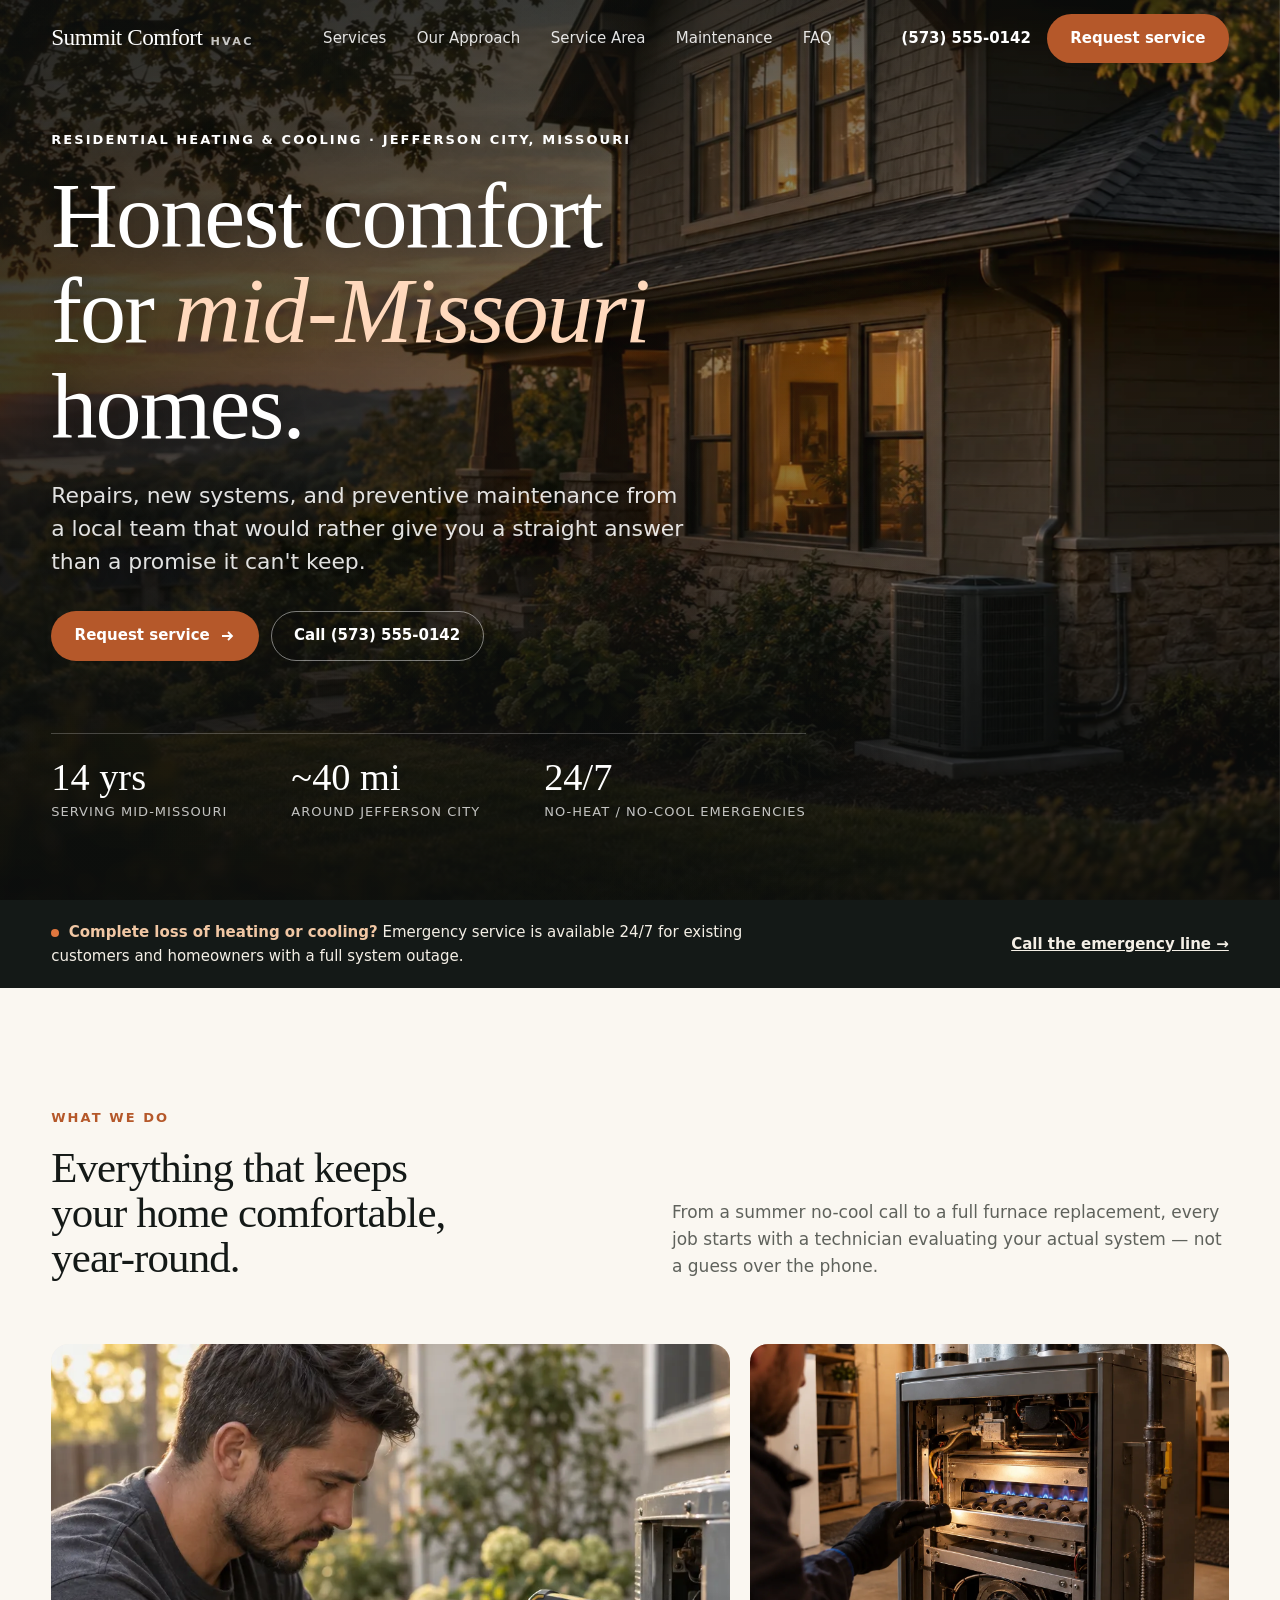
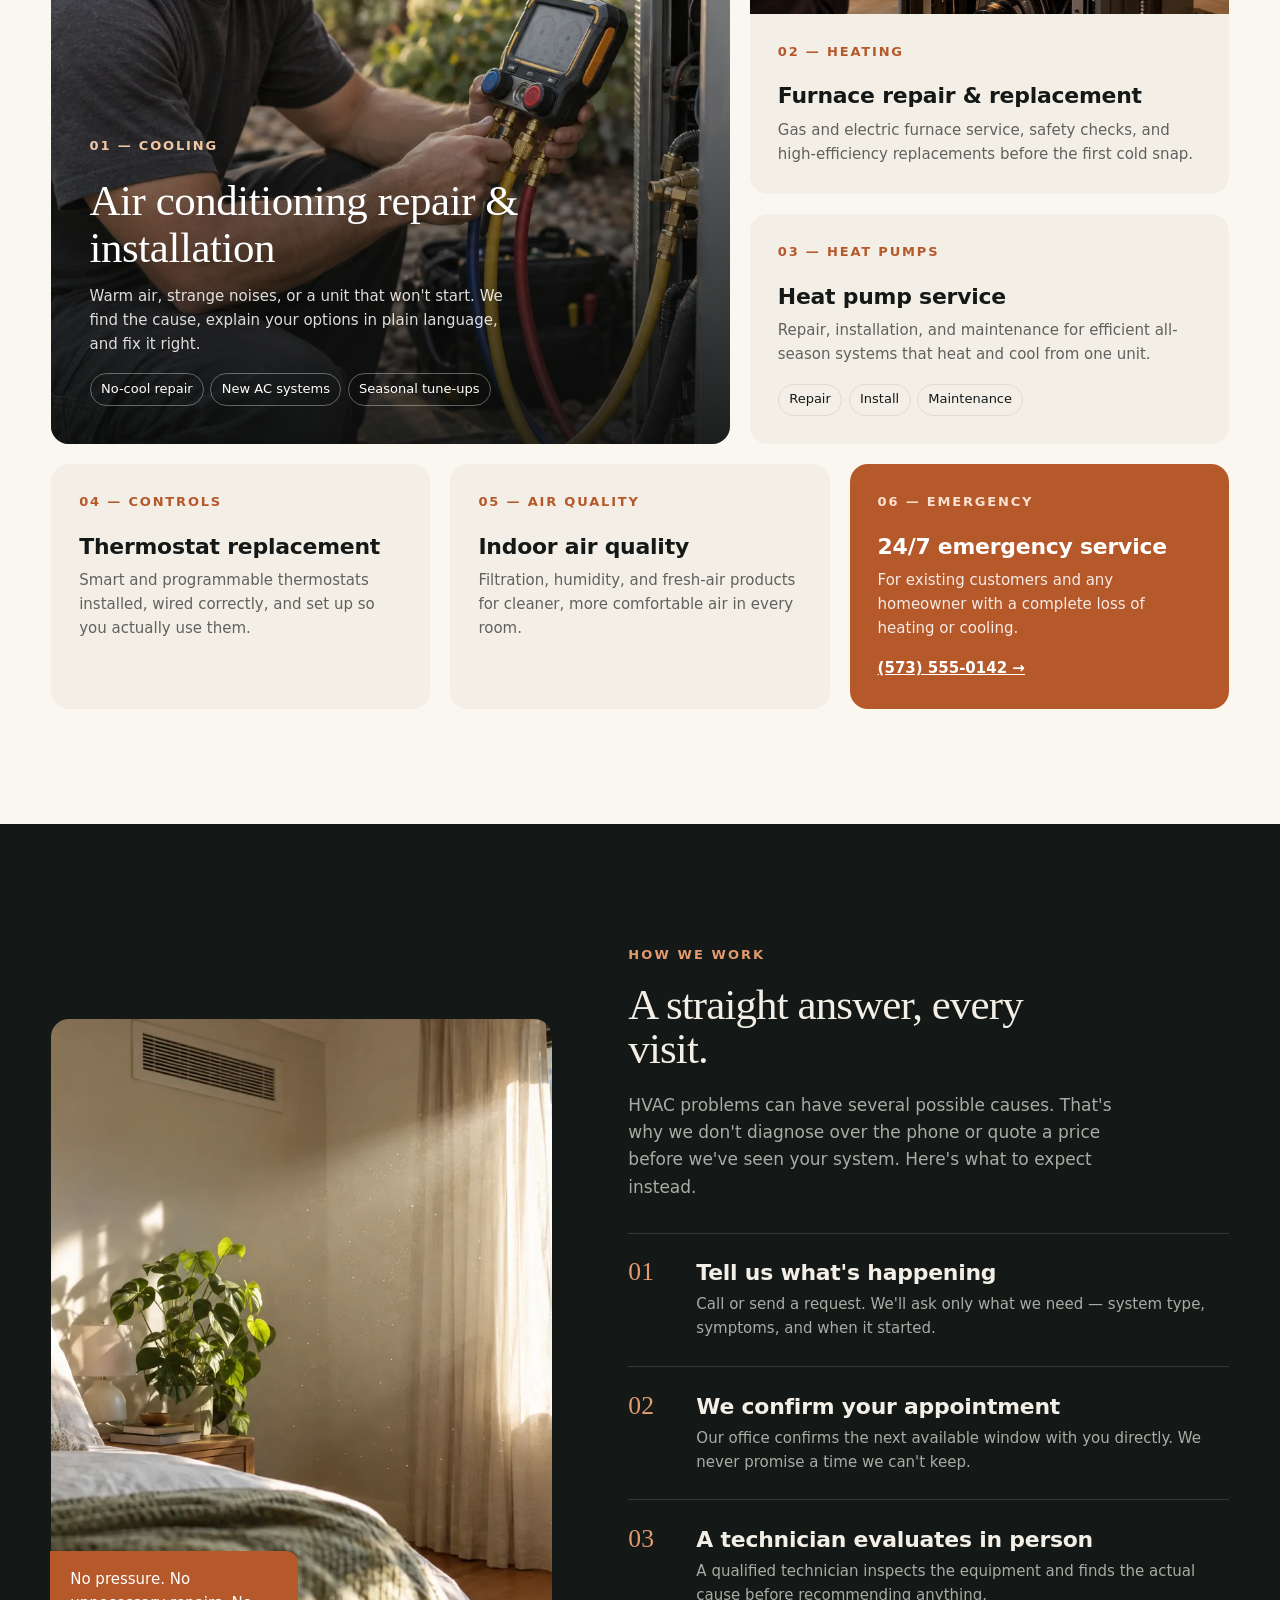
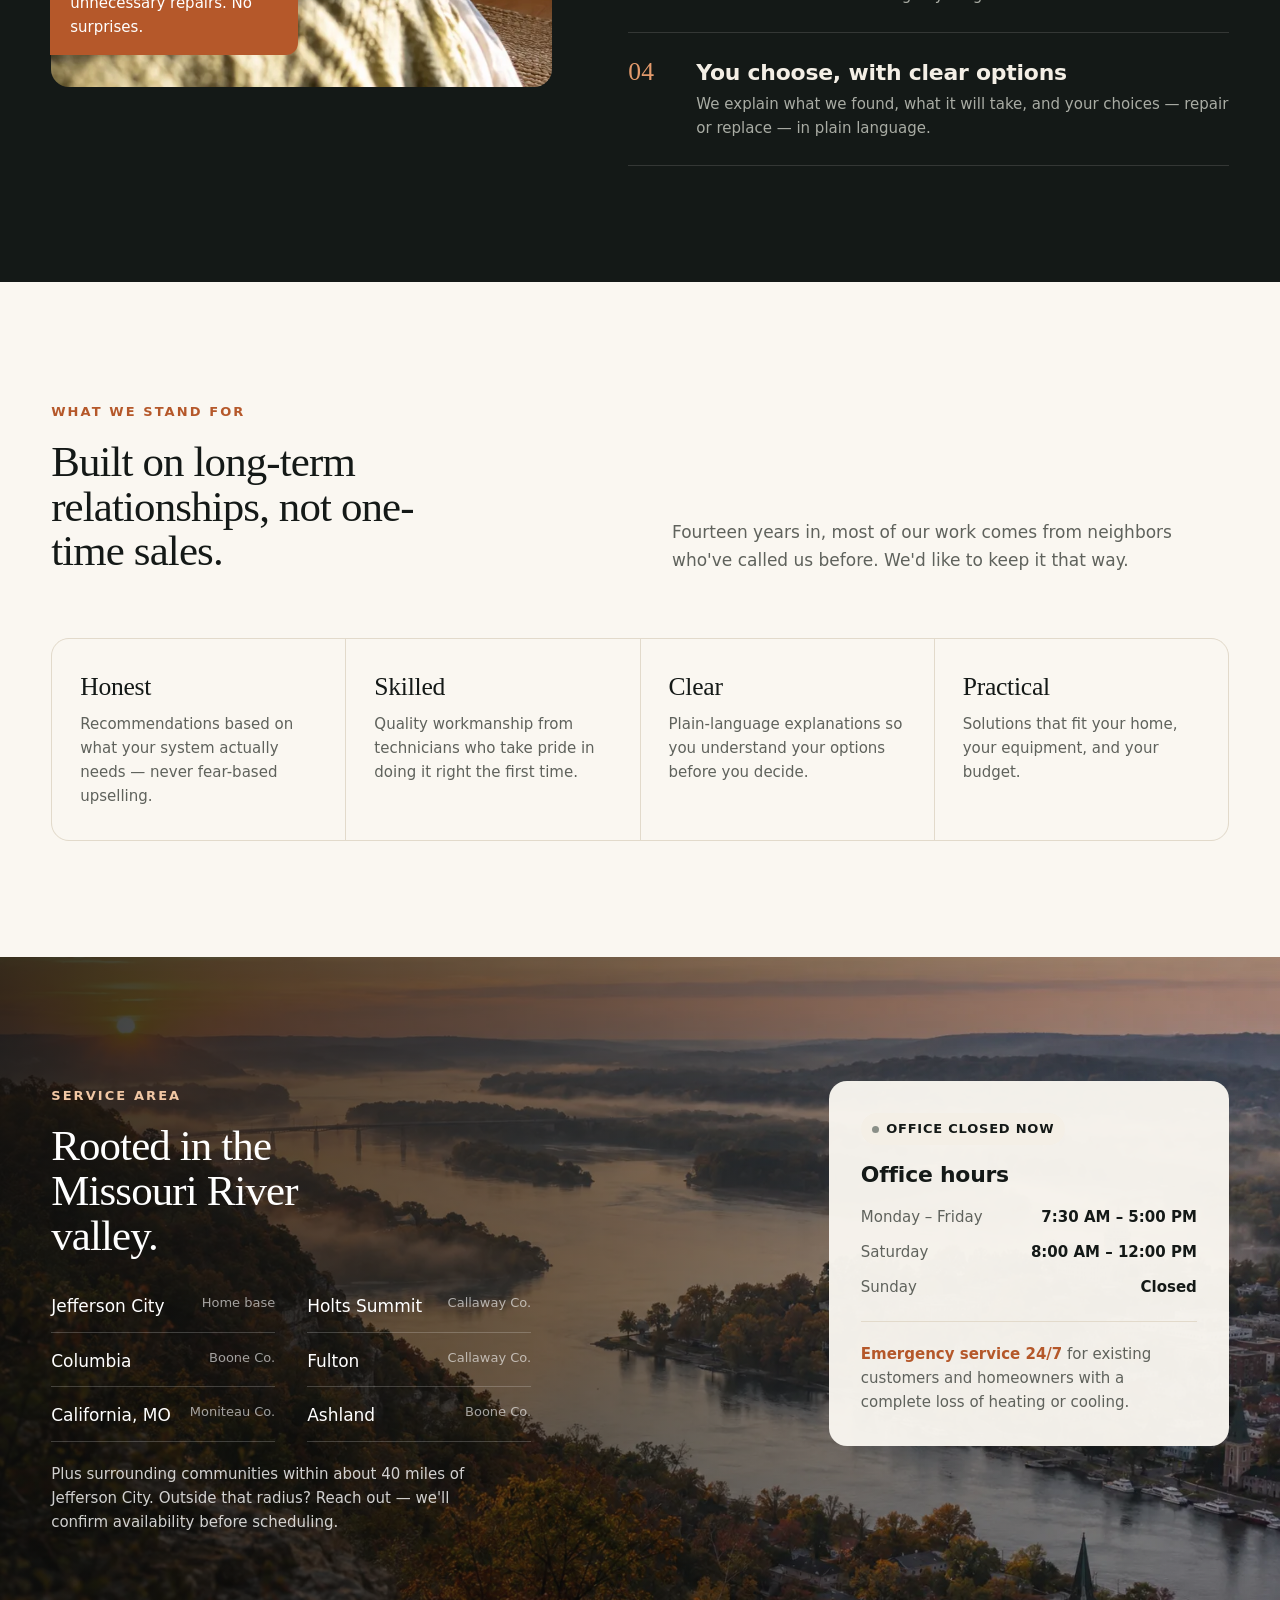
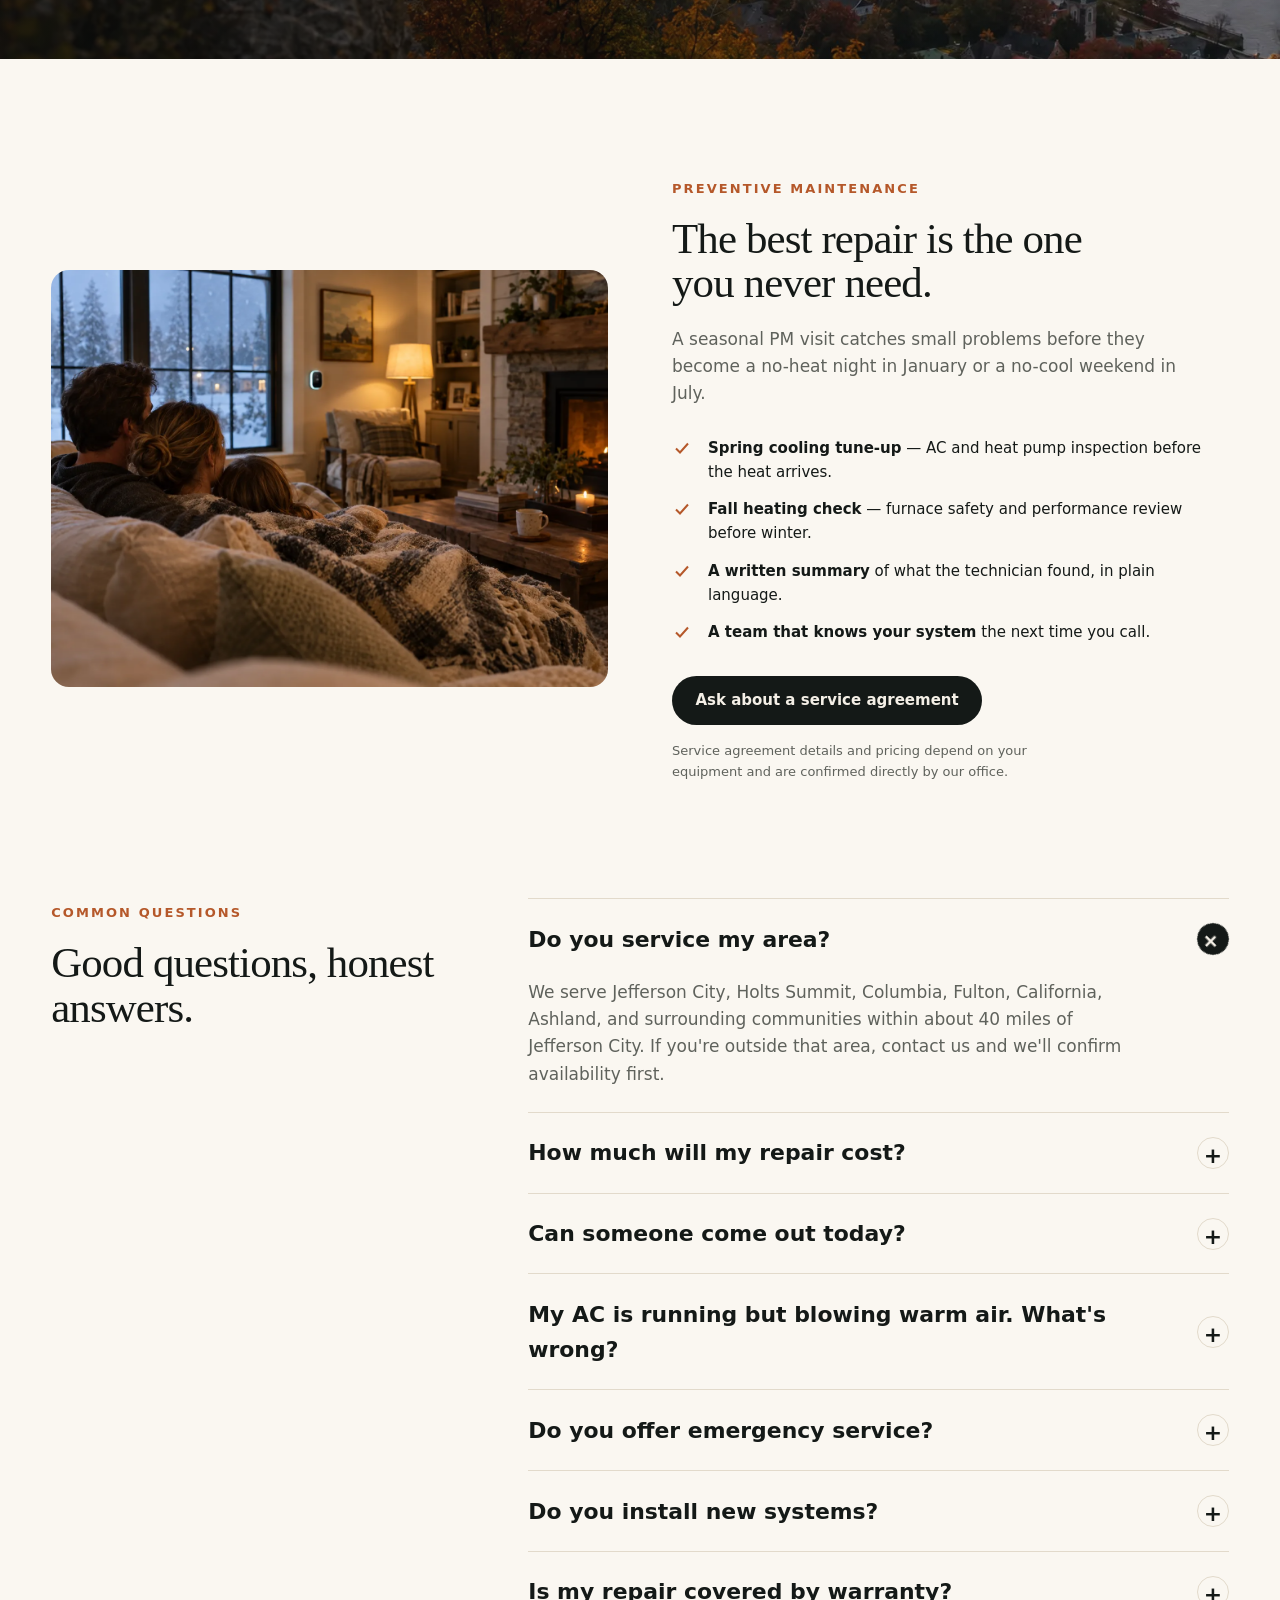
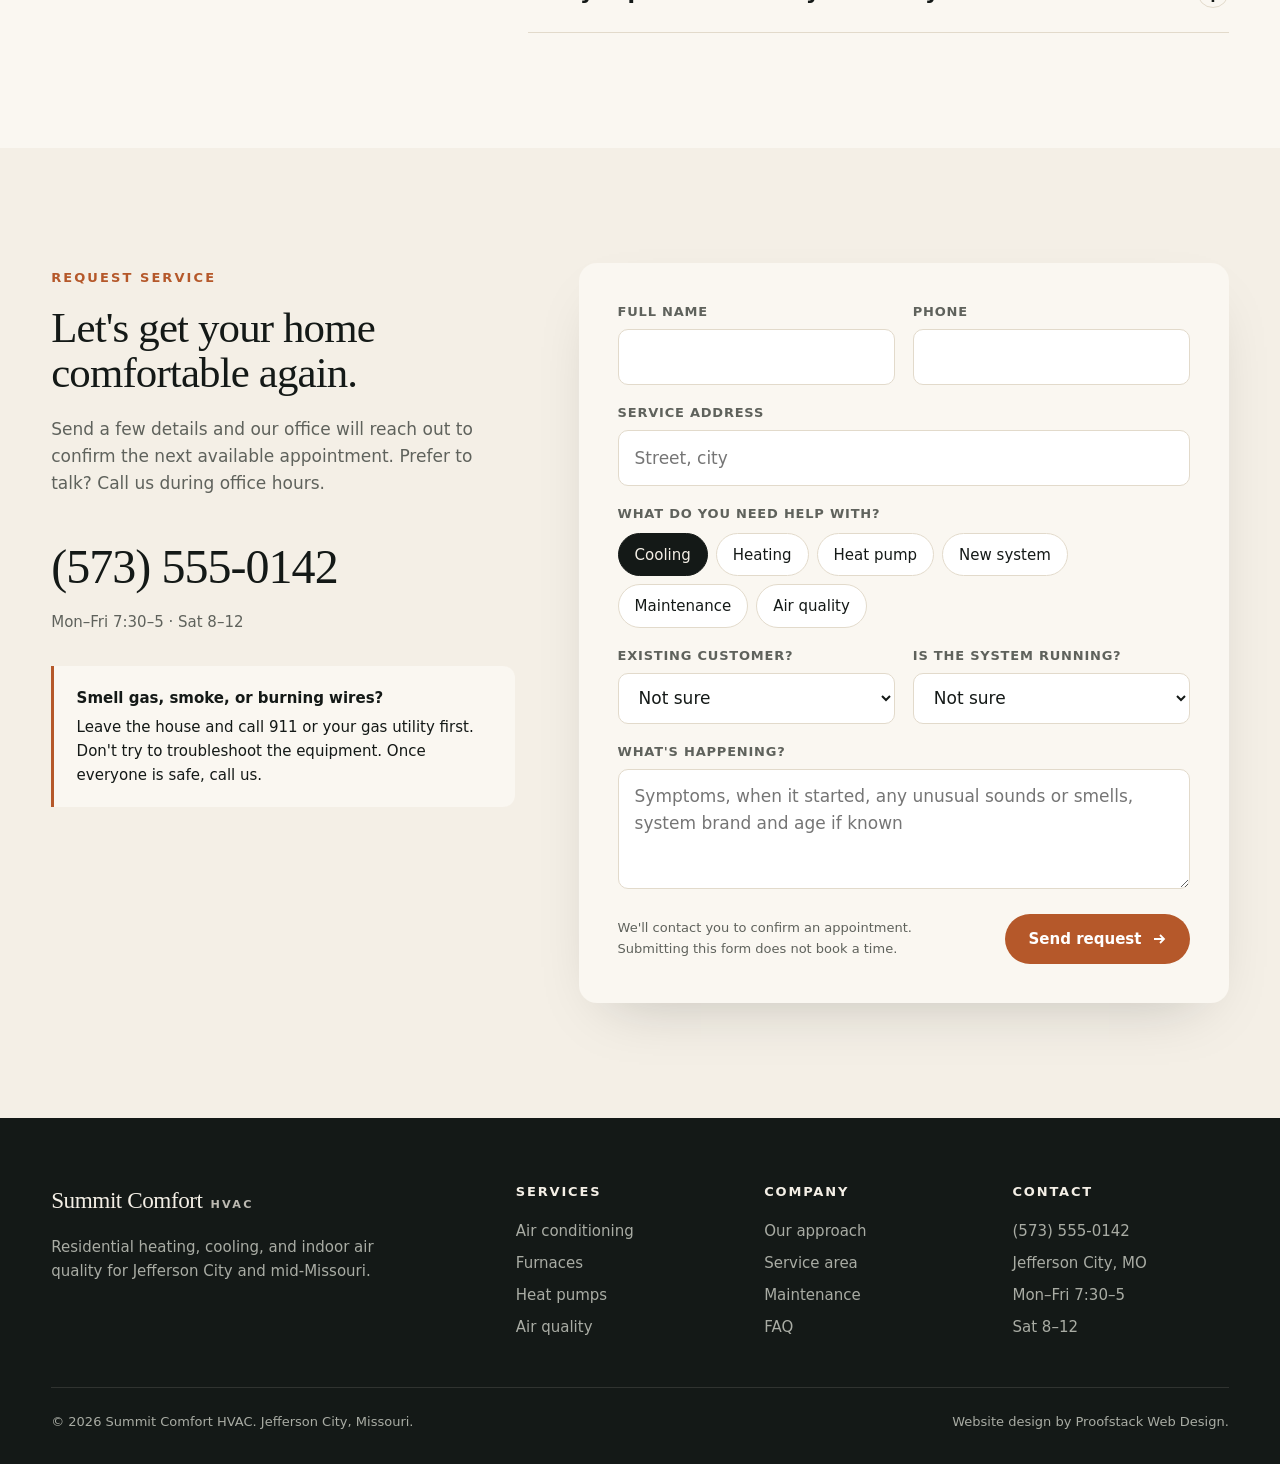
==== demos/summit-comfort-hvac/index.html @ db6d5c04 "Proofstack Web Design: complete source, currently live on Netlify First real push to this repo -- it" ====
<!doctype html>
<html lang="en">
<head>
<meta charset="utf-8">
<meta name="viewport" content="width=device-width, initial-scale=1">
<title>Summit Comfort HVAC — Heating & Cooling for Jefferson City and Mid-Missouri</title>
<meta name="description" content="Summit Comfort HVAC provides honest residential heating, cooling, heat pump, and indoor air quality service across Jefferson City, Columbia, Fulton, and mid-Missouri.">
<meta property="og:title" content="Summit Comfort HVAC">
<meta property="og:description" content="Honest heating and cooling service for mid-Missouri homes. 14 years serving Jefferson City and surrounding communities.">
<meta property="og:image" content="img/hero.webp">
<link rel="preload" as="image" href="img/hero.webp">
<link href="https://api.fontshare.com/v2/css?f[]=zodiak@400,500,700&f[]=satoshi@400,500,700&display=swap" rel="stylesheet">
<script type="application/ld+json">
{"@context":"https://schema.org","@type":"HVACBusiness","name":"Summit Comfort HVAC","address":{"@type":"PostalAddress","addressLocality":"Jefferson City","addressRegion":"MO","addressCountry":"US"},"telephone":"+1-573-555-0142","areaServed":["Jefferson City","Holts Summit","Columbia","Fulton","California, MO","Ashland"],"openingHours":["Mo-Fr 07:30-17:00","Sa 08:00-12:00"]}
</script>
<style>
:root{
  --ink:#141917; --ink-2:#1d2421; --bone:#f4efe6; --paper:#faf7f1; --line:#e2dacb;
  --muted:#5f625c; --muted-d:#a9aca4; --copper:#b5582a; --copper-d:#97461f; --frost:#cfdcdc;
  --font-display:'Zodiak',Georgia,serif; --font-body:'Satoshi','Inter',system-ui,sans-serif;
  --text-xs:clamp(.75rem,.72rem + .15vw,.8125rem);
  --text-sm:clamp(.875rem,.85rem + .15vw,.9375rem);
  --text-base:clamp(1rem,.97rem + .15vw,1.0625rem);
  --text-lg:clamp(1.125rem,1.05rem + .4vw,1.375rem);
  --text-xl:clamp(1.75rem,1.4rem + 1.6vw,2.75rem);
  --text-hero:clamp(2.75rem,1.6rem + 5.2vw,6.25rem);
  --pad:clamp(1.25rem,4vw,3.5rem); --section:clamp(4.5rem,9vw,8.5rem);
  --ease:cubic-bezier(.16,1,.3,1); --max:1280px;
}
*{box-sizing:border-box;margin:0;padding:0}
html{scroll-behavior:smooth;-webkit-text-size-adjust:100%}
body{font-family:var(--font-body);font-size:var(--text-base);line-height:1.6;color:var(--ink);background:var(--paper);-webkit-font-smoothing:antialiased;overflow-x:hidden}
img{display:block;max-width:100%;height:auto}
a{color:inherit}
:focus-visible{outline:2px solid var(--copper);outline-offset:3px;border-radius:2px}
.wrap{max-width:var(--max);margin:0 auto;padding:0 var(--pad)}
.eyebrow{font-size:var(--text-xs);letter-spacing:.16em;text-transform:uppercase;font-weight:700;color:var(--copper)}
h1,h2{font-family:var(--font-display);font-weight:400;letter-spacing:-.02em;line-height:1.04}
h2{font-size:var(--text-xl);max-width:20ch}
h3{font-size:var(--text-lg);font-weight:700;letter-spacing:-.01em;line-height:1.25}
.btn{display:inline-flex;align-items:center;gap:.6rem;font:700 var(--text-sm)/1 var(--font-body);padding:1rem 1.4rem;border-radius:999px;text-decoration:none;border:1px solid transparent;cursor:pointer;transition:background .25s var(--ease),color .25s,border-color .25s,transform .25s var(--ease)}
.btn:hover{transform:translateY(-1px)}
.btn-copper{background:var(--copper);color:#fff}.btn-copper:hover{background:var(--copper-d)}
.btn-ghost{border-color:rgba(255,255,255,.45);color:#fff}.btn-ghost:hover{background:rgba(255,255,255,.12)}
.btn-dark{background:var(--ink);color:var(--bone)}.btn-dark:hover{background:#000}
.btn svg{width:16px;height:16px}

/* header */
.top{position:fixed;inset:0 0 auto;z-index:50;transition:background .35s var(--ease),box-shadow .35s,color .35s;color:#fff}
.top.scrolled{background:rgba(250,247,241,.92);backdrop-filter:blur(14px);-webkit-backdrop-filter:blur(14px);color:var(--ink);box-shadow:0 1px 0 var(--line)}
.top .wrap{display:flex;align-items:center;justify-content:space-between;height:76px;gap:1.5rem}
.brand{display:flex;align-items:baseline;gap:.5rem;text-decoration:none;white-space:nowrap}
.brand b{font-family:var(--font-display);font-weight:500;font-size:1.45rem;letter-spacing:-.02em}
.brand span{font-size:.7rem;letter-spacing:.2em;font-weight:700;opacity:.75}
.nav{display:flex;gap:1.9rem;list-style:none}
.nav a{text-decoration:none;font-size:var(--text-sm);font-weight:500;opacity:.88}
.nav a:hover{opacity:1;color:var(--copper)}
.top-cta{display:flex;align-items:center;gap:1rem}
.phone{font-weight:700;font-size:var(--text-sm);text-decoration:none;white-space:nowrap}
.menu-btn{display:none;background:none;border:0;color:inherit;width:44px;height:44px;cursor:pointer}
.menu-btn svg{width:24px;height:24px}
@media(max-width:520px){.top-cta .phone{display:none}}
@media(max-width:980px){.nav,.top-cta .btn{display:none}.menu-btn{display:inline-grid;place-items:center}}
.drawer{position:fixed;inset:0;z-index:60;background:var(--ink);color:var(--bone);padding:96px var(--pad) 2rem;display:flex;flex-direction:column;gap:1.25rem;transform:translateY(-100%);transition:transform .45s var(--ease)}
.drawer.open{transform:none}
.drawer a{font-family:var(--font-display);font-size:2rem;text-decoration:none}
.drawer .close{position:absolute;top:16px;right:var(--pad);background:none;border:0;color:inherit;width:44px;height:44px;cursor:pointer}

/* hero */
.hero{position:relative;overflow:hidden;min-height:100svh;display:flex;align-items:flex-end;color:#fff;isolation:isolate}
.hero img{position:absolute;inset:0;width:100%;height:100%;object-fit:cover;object-position:60% 50%;z-index:-2;animation:slow 18s var(--ease) both}
@keyframes slow{from{transform:scale(1.08)}to{transform:scale(1)}}
.hero::after{content:"";position:absolute;inset:0;z-index:-1;background:linear-gradient(90deg,rgba(12,14,13,.72) 0%,rgba(12,14,13,.45) 45%,rgba(12,14,13,0) 75%),linear-gradient(180deg,rgba(15,18,16,.6) 0%,rgba(15,18,16,.2) 35%,rgba(15,18,16,.4) 60%,rgba(12,14,13,.9) 100%)}
.hero .wrap{width:100%;padding-top:120px;padding-bottom:clamp(2.5rem,6vw,5rem)}
.hero h1{font-size:var(--text-hero);max-width:13ch;margin:1rem 0 1.5rem}
.hero h1 em{font-style:italic;color:#ffd9bd}
.hero h1,.hero p.lede,.hero .eyebrow{text-shadow:0 2px 24px rgba(0,0,0,.45)}
.hero p.lede{max-width:46ch;font-size:var(--text-lg);line-height:1.5;color:rgba(255,255,255,.88)}
.hero .actions{display:flex;flex-wrap:wrap;gap:.75rem;margin-top:2rem}
.hero .eyebrow{color:#fff}
.hero-meta{display:grid;grid-template-columns:repeat(3,auto);gap:clamp(1.5rem,5vw,4rem);margin-top:clamp(2.5rem,6vw,4.5rem);padding-top:1.5rem;border-top:1px solid rgba(255,255,255,.22);width:fit-content}
.hero-meta dt{font-family:var(--font-display);font-size:clamp(1.6rem,1.2rem + 1.5vw,2.4rem);line-height:1}
.hero-meta dd{font-size:var(--text-xs);letter-spacing:.08em;text-transform:uppercase;opacity:.75;margin-top:.4rem}
@media(max-width:560px){.hero-meta{grid-template-columns:1fr 1fr;width:100%}}

/* emergency strip */
.alert{background:var(--ink);color:var(--bone)}
.alert .wrap{display:flex;align-items:center;justify-content:space-between;gap:1rem 2rem;flex-wrap:wrap;padding-top:1.25rem;padding-bottom:1.25rem}
.alert p{font-size:var(--text-sm);max-width:80ch}
.alert strong{color:#f1c7a4}
.pulse{display:inline-block;width:8px;height:8px;border-radius:50%;background:#e0773f;margin-right:.6rem;box-shadow:0 0 0 0 rgba(224,119,63,.7);animation:pulse 2s infinite}
@keyframes pulse{70%{box-shadow:0 0 0 10px rgba(224,119,63,0)}100%{box-shadow:0 0 0 0 rgba(224,119,63,0)}}
.alert a{color:var(--bone);font-weight:700;font-size:var(--text-sm);white-space:nowrap}

section{padding:var(--section) 0;scroll-margin-top:60px}
.head{display:grid;grid-template-columns:1fr 1fr;gap:2rem 4rem;align-items:end;margin-bottom:clamp(2.5rem,5vw,4rem)}
.head p{color:var(--muted);max-width:52ch}
.head .eyebrow{margin-bottom:1rem}
@media(max-width:820px){.head{grid-template-columns:1fr}}

/* services */
.svc{display:grid;grid-template-columns:repeat(12,1fr);gap:1.25rem}
.card{position:relative;border-radius:18px;overflow:hidden;background:var(--bone);display:flex;flex-direction:column}
.card.feature{grid-column:span 7;grid-row:span 2;color:#fff;min-height:560px;justify-content:flex-end}
.card.feature img{position:absolute;inset:0;width:100%;height:100%;object-fit:cover;transition:transform 1.2s var(--ease)}
.card.feature:hover img{transform:scale(1.04)}
.card.feature::after{content:"";position:absolute;inset:0;background:linear-gradient(180deg,transparent 35%,rgba(12,14,13,.85))}
.card.feature .body{position:relative;z-index:1;padding:clamp(1.5rem,3vw,2.5rem)}
.card.feature p{color:rgba(255,255,255,.85);max-width:44ch}
.card.half{grid-column:span 5}
.card.third{grid-column:span 4}
.card .body{padding:1.75rem}
.card h3{margin-bottom:.5rem}
.card p{font-size:var(--text-sm);color:var(--muted)}
.card .num{font-size:var(--text-xs);font-weight:700;letter-spacing:.14em;color:var(--copper);margin-bottom:1.25rem;display:block}
.card.feature .num{color:#f1c7a4}
.card .tags{display:flex;flex-wrap:wrap;gap:.4rem;margin-top:1.1rem}
.card .tags span{font-size:var(--text-xs);padding:.3rem .65rem;border:1px solid var(--line);border-radius:999px;color:var(--ink)}
.card.feature .tags span{border-color:rgba(255,255,255,.35);color:#fff}
.card.img-card img{aspect-ratio:16/10;object-fit:cover;width:100%}
@media(max-width:980px){.card.feature,.card.half,.card.third{grid-column:span 12}.card.feature{min-height:460px}}

/* approach */
.approach{background:var(--ink);color:var(--bone)}
.approach .head p{color:var(--muted-d)}
.split{display:grid;grid-template-columns:5fr 6fr;gap:clamp(2rem,6vw,6rem);align-items:center}
.split figure{position:relative}
.split figure img{border-radius:18px;aspect-ratio:3/4;object-fit:cover;width:100%}
.split figcaption{position:absolute;left:-1px;bottom:2rem;background:var(--copper);color:#fff;padding:1rem 1.25rem;border-radius:0 12px 12px 0;font-size:var(--text-sm);font-weight:500;max-width:26ch}
.steps{list-style:none;counter-reset:s;display:grid;gap:0}
.steps li{counter-increment:s;display:grid;grid-template-columns:3.25rem 1fr;gap:1rem;padding:1.6rem 0;border-top:1px solid rgba(244,239,230,.14)}
.steps li:last-child{border-bottom:1px solid rgba(244,239,230,.14)}
.steps li::before{content:counter(s,decimal-leading-zero);font-family:var(--font-display);font-size:1.6rem;color:#e39a6c;line-height:1}
.steps p{color:var(--muted-d);font-size:var(--text-sm);margin-top:.35rem}
.approach h2{margin:1rem 0 1.25rem}
.approach .intro{color:var(--muted-d);max-width:48ch;margin-bottom:2rem}
@media(max-width:880px){.split{grid-template-columns:1fr}.split figure img{aspect-ratio:4/3}}

/* values band */
.values{display:grid;grid-template-columns:repeat(4,1fr);gap:1px;background:var(--line);border:1px solid var(--line);border-radius:18px;overflow:hidden}
.values div{background:var(--paper);padding:2rem 1.75rem}
.values h3{font-family:var(--font-display);font-weight:400;font-size:1.6rem;margin-bottom:.6rem}
.values p{font-size:var(--text-sm);color:var(--muted)}
@media(max-width:900px){.values{grid-template-columns:1fr 1fr}}
@media(max-width:520px){.values{grid-template-columns:1fr}}

/* full-bleed valley */
.bleed{position:relative;min-height:78vh;display:flex;align-items:center;color:#fff;isolation:isolate;padding:var(--section) 0}
.bleed img{position:absolute;inset:0;width:100%;height:100%;object-fit:cover;z-index:-2}
.bleed::after{content:"";position:absolute;inset:0;z-index:-1;background:linear-gradient(90deg,rgba(12,14,13,.82) 0%,rgba(12,14,13,.55) 45%,rgba(12,14,13,.1) 100%)}
.bleed>.wrap{width:100%}
.bleed h2{margin:1rem 0 1.25rem;max-width:16ch}
.bleed .eyebrow{color:#f1c7a4}
.area-grid{display:grid;grid-template-columns:1.1fr 1fr;gap:3rem;align-items:start}
.towns{list-style:none;display:grid;grid-template-columns:1fr 1fr;gap:.25rem 2rem;margin-top:1.5rem;max-width:30rem}
.towns li{padding:.7rem 0;border-bottom:1px solid rgba(255,255,255,.2);font-weight:500;display:flex;justify-content:space-between}
.towns li span{opacity:.6;font-size:var(--text-xs);font-weight:400}
.bleed .note{font-size:var(--text-sm);opacity:.8;margin-top:1.25rem;max-width:46ch}
.hours{background:rgba(250,247,241,.96);color:var(--ink);border-radius:18px;padding:2rem;max-width:400px;justify-self:end;width:100%}
.hours h3{margin-bottom:1rem}
.hours dl{display:grid;grid-template-columns:1fr auto;gap:.7rem 1rem;font-size:var(--text-sm)}
.hours dt{color:var(--muted)}
.hours dd{font-weight:700;text-align:right}
.hours .em{margin-top:1.4rem;padding-top:1.2rem;border-top:1px solid var(--line);font-size:var(--text-sm);color:var(--muted)}
.hours .em b{color:var(--copper)}
.open-now{display:inline-flex;align-items:center;gap:.45rem;font-size:var(--text-xs);font-weight:700;letter-spacing:.06em;text-transform:uppercase;margin-bottom:1rem;padding:.35rem .7rem;border-radius:999px;background:var(--bone)}
.open-now i{width:7px;height:7px;border-radius:50%;background:#8a8f88}
.open-now.on i{background:#3c8d5a}
@media(max-width:880px){.area-grid{grid-template-columns:1fr}.hours{justify-self:start}.bleed::after{background:linear-gradient(180deg,rgba(12,14,13,.8),rgba(12,14,13,.55) 60%,rgba(12,14,13,.35))}}
@media(max-width:560px){.towns{grid-template-columns:1fr}}

/* membership */
.member{display:grid;grid-template-columns:1fr 1fr;gap:clamp(2rem,5vw,5rem);align-items:center}
.member figure img{border-radius:18px;aspect-ratio:4/3;object-fit:cover;width:100%}
.member h2{margin:1rem 0 1.25rem}
.member>div>p{color:var(--muted);max-width:50ch}
.checks{list-style:none;margin:1.75rem 0 2rem;display:grid;gap:.85rem}
.checks li{display:grid;grid-template-columns:1.5rem 1fr;gap:.75rem;font-size:var(--text-sm)}
.checks svg{width:20px;height:20px;color:var(--copper);margin-top:2px}
.fine{font-size:var(--text-xs);color:var(--muted);margin-top:1rem;max-width:52ch}
@media(max-width:880px){.member{grid-template-columns:1fr}}

/* faq */
.faq-wrap{display:grid;grid-template-columns:4fr 7fr;gap:clamp(2rem,6vw,6rem)}
.faq-wrap h2{margin-top:1rem;position:sticky;top:110px}
details{border-top:1px solid var(--line)}
details:last-child{border-bottom:1px solid var(--line)}
summary{list-style:none;cursor:pointer;display:flex;justify-content:space-between;align-items:center;gap:1rem;padding:1.4rem 0;font-weight:700;font-size:var(--text-lg)}
summary::-webkit-details-marker{display:none}
summary .pm{flex:none;width:32px;height:32px;border-radius:50%;border:1px solid var(--line);display:grid;place-items:center;transition:transform .3s var(--ease),background .3s}
details[open] summary .pm{transform:rotate(45deg);background:var(--ink);color:var(--bone);border-color:var(--ink)}
details p{padding:0 3rem 1.5rem 0;color:var(--muted);max-width:62ch}
@media(max-width:880px){.faq-wrap{grid-template-columns:1fr}.faq-wrap h2{position:static}}

/* contact */
.contact{background:var(--bone)}
.contact-grid{display:grid;grid-template-columns:5fr 7fr;gap:clamp(2rem,5vw,5rem)}
.contact h2{margin:1rem 0 1.25rem}
.contact .side p{color:var(--muted);max-width:42ch}
.big-phone{display:block;font-family:var(--font-display);font-size:clamp(2rem,1.5rem + 2vw,3rem);text-decoration:none;margin:2rem 0 .25rem;letter-spacing:-.02em}
.big-phone:hover{color:var(--copper)}
.safety{margin-top:2rem;padding:1.25rem 1.4rem;border-left:3px solid var(--copper);background:var(--paper);border-radius:0 12px 12px 0;font-size:var(--text-sm)}
.safety strong{display:block;margin-bottom:.3rem}
form{background:var(--paper);border-radius:18px;padding:clamp(1.5rem,3vw,2.5rem);display:grid;grid-template-columns:1fr 1fr;gap:1.1rem;box-shadow:0 24px 60px -30px rgba(20,25,23,.25)}
.f{display:grid;gap:.4rem}
.f.full{grid-column:1/-1}
label,legend{font-size:var(--text-xs);font-weight:700;letter-spacing:.06em;text-transform:uppercase;color:var(--muted)}
input,select,textarea{font:inherit;font-size:var(--text-base);color:var(--ink);background:#fff;border:1px solid var(--line);border-radius:10px;padding:.85rem 1rem;width:100%;transition:border-color .2s,box-shadow .2s}
input:focus,select:focus,textarea:focus{outline:none;border-color:var(--copper);box-shadow:0 0 0 3px rgba(181,88,42,.15)}
textarea{min-height:120px;resize:vertical}
fieldset{border:0;grid-column:1/-1}
.chips{display:flex;flex-wrap:wrap;gap:.5rem;margin-top:.5rem}
.chips{position:relative}.chips input{position:absolute;left:0;top:0;width:1px;height:1px;opacity:0;pointer-events:none}
.chips label{text-transform:none;letter-spacing:0;font-size:var(--text-sm);font-weight:500;color:var(--ink);border:1px solid var(--line);background:#fff;border-radius:999px;padding:.55rem 1rem;cursor:pointer;transition:all .2s}
.chips input:checked+label{background:var(--ink);color:var(--bone);border-color:var(--ink)}
.chips input:focus-visible+label{outline:2px solid var(--copper);outline-offset:2px}
.form-foot{grid-column:1/-1;display:flex;flex-wrap:wrap;align-items:center;justify-content:space-between;gap:1rem;margin-top:.5rem}
.form-foot small{font-size:var(--text-xs);color:var(--muted);max-width:40ch}
.err{color:#a0341a;font-size:var(--text-xs);display:none}
.f.invalid .err{display:block}.f.invalid input{border-color:#a0341a}
.done{display:none;grid-column:1/-1;text-align:left;padding:1rem 0}
.done h3{font-family:var(--font-display);font-weight:400;font-size:var(--text-xl);margin-bottom:.75rem}
.done p{color:var(--muted);max-width:50ch}
form.sent>*:not(.done){display:none}form.sent .done{display:block}
@media(max-width:880px){.contact-grid{grid-template-columns:1fr}}
@media(max-width:560px){form{grid-template-columns:1fr}}

/* footer */
footer{background:var(--ink);color:var(--muted-d);padding:4rem 0 2rem;font-size:var(--text-sm)}
.foot{display:grid;grid-template-columns:2fr 1fr 1fr 1fr;gap:2rem;padding-bottom:3rem;border-bottom:1px solid rgba(244,239,230,.12)}
.foot .brand{color:var(--bone);margin-bottom:1rem}
.foot h4{color:var(--bone);font-size:var(--text-xs);letter-spacing:.14em;text-transform:uppercase;margin-bottom:1rem}
.foot ul{list-style:none;display:grid;gap:.5rem}
.foot a{text-decoration:none}.foot a:hover{color:var(--bone)}
.legal{display:flex;flex-wrap:wrap;justify-content:space-between;gap:1rem;padding-top:1.5rem;font-size:var(--text-xs)}
@media(max-width:820px){.foot{grid-template-columns:1fr 1fr}}

/* reveal */
.rv{opacity:0;transform:translateY(24px);transition:opacity .9s var(--ease),transform .9s var(--ease)}
.rv.in{opacity:1;transform:none}
.no-js .rv{opacity:1;transform:none}
@media(prefers-reduced-motion:reduce){*{animation:none!important;transition:none!important}.rv{opacity:1;transform:none}html{scroll-behavior:auto}}
.mob-call{display:none}
@media(max-width:640px){.mob-call{transform:translateY(140%);transition:transform .4s var(--ease)}.mob-call.show{transform:none}.mob-call{display:flex;position:fixed;left:1rem;right:1rem;bottom:1rem;z-index:40;justify-content:center;box-shadow:0 12px 30px -10px rgba(0,0,0,.45)}footer{padding-bottom:6rem}}
</style>
</head>
<body class="no-js">
<a href="#main" class="btn btn-dark" style="position:absolute;left:-9999px;top:0" onfocus="this.style.left='1rem'" onblur="this.style.left='-9999px'">Skip to content</a>

<header class="top" id="top">
  <div class="wrap">
    <a href="#" class="brand" aria-label="Summit Comfort HVAC home"><b>Summit Comfort</b><span>HVAC</span></a>
    <ul class="nav">
      <li><a href="#services">Services</a></li>
      <li><a href="#approach">Our Approach</a></li>
      <li><a href="#area">Service Area</a></li>
      <li><a href="#maintenance">Maintenance</a></li>
      <li><a href="#faq">FAQ</a></li>
    </ul>
    <div class="top-cta">
      <a class="phone" href="tel:+15735550142">(573) 555-0142</a>
      <a class="btn btn-copper" href="#contact">Request service</a>
      <button class="menu-btn" aria-label="Open menu" aria-expanded="false" id="menuBtn"><svg viewBox="0 0 24 24" fill="none" stroke="currentColor" stroke-width="1.8"><path d="M3 7h18M3 12h18M3 17h18"/></svg></button>
    </div>
  </div>
</header>
<nav class="drawer" id="drawer" aria-label="Mobile">
  <button class="close" aria-label="Close menu" id="closeBtn"><svg viewBox="0 0 24 24" width="24" height="24" fill="none" stroke="currentColor" stroke-width="1.8"><path d="M6 6l12 12M18 6L6 18"/></svg></button>
  <a href="#services">Services</a><a href="#approach">Our Approach</a><a href="#area">Service Area</a><a href="#maintenance">Maintenance</a><a href="#faq">FAQ</a><a href="#contact">Request service</a>
</nav>

<main id="main">
<section class="hero" style="padding:0">
  <img src="img/hero.webp" alt="Craftsman home at sunset with a neatly installed outdoor air conditioning unit and the Missouri River valley beyond" fetchpriority="high">
  <div class="wrap">
    <span class="eyebrow">Residential heating &amp; cooling · Jefferson City, Missouri</span>
    <h1>Honest comfort for <em>mid-Missouri</em> homes.</h1>
    <p class="lede">Repairs, new systems, and preventive maintenance from a local team that would rather give you a straight answer than a promise it can't keep.</p>
    <div class="actions">
      <a class="btn btn-copper" href="#contact">Request service <svg viewBox="0 0 16 16" fill="none" stroke="currentColor" stroke-width="1.8"><path d="M3 8h10M9 4l4 4-4 4"/></svg></a>
      <a class="btn btn-ghost" href="tel:+15735550142">Call (573) 555-0142</a>
    </div>
    <dl class="hero-meta">
      <div><dt>14 yrs</dt><dd>Serving mid-Missouri</dd></div>
      <div><dt>~40 mi</dt><dd>Around Jefferson City</dd></div>
      <div><dt>24/7</dt><dd>No-heat / no-cool emergencies</dd></div>
    </dl>
  </div>
</section>

<div class="alert">
  <div class="wrap">
    <p><span class="pulse" aria-hidden="true"></span><strong>Complete loss of heating or cooling?</strong> Emergency service is available 24/7 for existing customers and homeowners with a full system outage.</p>
    <a href="tel:+15735550142">Call the emergency line →</a>
  </div>
</div>

<section id="services">
  <div class="wrap">
    <div class="head rv">
      <div><span class="eyebrow">What we do</span><h2 style="margin-top:1rem">Everything that keeps your home comfortable, year-round.</h2></div>
      <p>From a summer no-cool call to a full furnace replacement, every job starts with a technician evaluating your actual system — not a guess over the phone.</p>
    </div>
    <div class="svc">
      <article class="card feature rv">
        <img src="img/tech.webp" alt="Technician checking refrigerant pressures on an outdoor AC condenser with a digital gauge" loading="lazy">
        <div class="body">
          <span class="num">01 — COOLING</span>
          <h3 style="font-family:var(--font-display);font-weight:400;font-size:var(--text-xl);line-height:1.1;margin-bottom:.75rem">Air conditioning repair &amp; installation</h3>
          <p>Warm air, strange noises, or a unit that won't start. We find the cause, explain your options in plain language, and fix it right.</p>
          <div class="tags"><span>No-cool repair</span><span>New AC systems</span><span>Seasonal tune-ups</span></div>
        </div>
      </article>
      <article class="card half img-card rv">
        <img src="img/furnace.webp" alt="Technician inspecting a modern high-efficiency furnace with a flashlight" loading="lazy" style="aspect-ratio:16/9;object-position:50% 40%">
        <div class="body">
          <span class="num">02 — HEATING</span>
          <h3>Furnace repair &amp; replacement</h3>
          <p>Gas and electric furnace service, safety checks, and high-efficiency replacements before the first cold snap.</p>
        </div>
      </article>
      <article class="card half rv">
        <div class="body">
          <span class="num">03 — HEAT PUMPS</span>
          <h3>Heat pump service</h3>
          <p>Repair, installation, and maintenance for efficient all-season systems that heat and cool from one unit.</p>
          <div class="tags"><span>Repair</span><span>Install</span><span>Maintenance</span></div>
        </div>
      </article>
      <article class="card third rv">
        <div class="body">
          <span class="num">04 — CONTROLS</span>
          <h3>Thermostat replacement</h3>
          <p>Smart and programmable thermostats installed, wired correctly, and set up so you actually use them.</p>
        </div>
      </article>
      <article class="card third rv">
        <div class="body">
          <span class="num">05 — AIR QUALITY</span>
          <h3>Indoor air quality</h3>
          <p>Filtration, humidity, and fresh-air products for cleaner, more comfortable air in every room.</p>
        </div>
      </article>
      <article class="card third rv" style="background:var(--copper);color:#fff">
        <div class="body">
          <span class="num" style="color:#fbe1cf">06 — EMERGENCY</span>
          <h3>24/7 emergency service</h3>
          <p style="color:rgba(255,255,255,.88)">For existing customers and any homeowner with a complete loss of heating or cooling.</p>
          <a href="tel:+15735550142" style="display:inline-block;margin-top:1rem;font-weight:700;font-size:var(--text-sm)">(573) 555-0142 →</a>
        </div>
      </article>
    </div>
  </div>
</section>

<section class="approach" id="approach">
  <div class="wrap split">
    <figure class="rv">
      <img src="img/air.webp" alt="Sunlit bedroom with a clean air vent and houseplant" loading="lazy">
      <figcaption>No pressure. No unnecessary repairs. No surprises.</figcaption>
    </figure>
    <div class="rv">
      <span class="eyebrow" style="color:#e39a6c">How we work</span>
      <h2>A straight answer, every visit.</h2>
      <p class="intro">HVAC problems can have several possible causes. That's why we don't diagnose over the phone or quote a price before we've seen your system. Here's what to expect instead.</p>
      <ol class="steps">
        <li><div><h3>Tell us what's happening</h3><p>Call or send a request. We'll ask only what we need — system type, symptoms, and when it started.</p></div></li>
        <li><div><h3>We confirm your appointment</h3><p>Our office confirms the next available window with you directly. We never promise a time we can't keep.</p></div></li>
        <li><div><h3>A technician evaluates in person</h3><p>A qualified technician inspects the equipment and finds the actual cause before recommending anything.</p></div></li>
        <li><div><h3>You choose, with clear options</h3><p>We explain what we found, what it will take, and your choices — repair or replace — in plain language.</p></div></li>
      </ol>
    </div>
  </div>
</section>

<section>
  <div class="wrap">
    <div class="head rv">
      <div><span class="eyebrow">What we stand for</span><h2 style="margin-top:1rem">Built on long-term relationships, not one-time sales.</h2></div>
      <p>Fourteen years in, most of our work comes from neighbors who've called us before. We'd like to keep it that way.</p>
    </div>
    <div class="values rv">
      <div><h3>Honest</h3><p>Recommendations based on what your system actually needs — never fear-based upselling.</p></div>
      <div><h3>Skilled</h3><p>Quality workmanship from technicians who take pride in doing it right the first time.</p></div>
      <div><h3>Clear</h3><p>Plain-language explanations so you understand your options before you decide.</p></div>
      <div><h3>Practical</h3><p>Solutions that fit your home, your equipment, and your budget.</p></div>
    </div>
  </div>
</section>

<section class="bleed" id="area">
  <img src="img/valley.webp" alt="Misty Missouri River valley at dawn with wooded bluffs and autumn color" loading="eager">
  <div class="wrap area-grid">
    <div class="rv">
      <span class="eyebrow">Service area</span>
      <h2>Rooted in the Missouri River valley.</h2>
      <ul class="towns">
        <li>Jefferson City <span>Home base</span></li>
        <li>Holts Summit <span>Callaway Co.</span></li>
        <li>Columbia <span>Boone Co.</span></li>
        <li>Fulton <span>Callaway Co.</span></li>
        <li>California, MO <span>Moniteau Co.</span></li>
        <li>Ashland <span>Boone Co.</span></li>
      </ul>
      <p class="note">Plus surrounding communities within about 40 miles of Jefferson City. Outside that radius? Reach out — we'll confirm availability before scheduling.</p>
    </div>
    <aside class="hours rv" aria-label="Office hours">
      <span class="open-now" id="openNow"><i></i><span>Office hours</span></span>
      <h3>Office hours</h3>
      <dl>
        <dt>Monday – Friday</dt><dd>7:30 AM – 5:00 PM</dd>
        <dt>Saturday</dt><dd>8:00 AM – 12:00 PM</dd>
        <dt>Sunday</dt><dd>Closed</dd>
      </dl>
      <p class="em"><b>Emergency service 24/7</b> for existing customers and homeowners with a complete loss of heating or cooling.</p>
    </aside>
  </div>
</section>

<section id="maintenance">
  <div class="wrap member">
    <figure class="rv"><img src="img/living.webp" alt="Warm living room on a winter evening with a softly glowing wall thermostat" loading="lazy"></figure>
    <div class="rv">
      <span class="eyebrow">Preventive maintenance</span>
      <h2>The best repair is the one you never need.</h2>
      <p>A seasonal PM visit catches small problems before they become a no-heat night in January or a no-cool weekend in July.</p>
      <ul class="checks">
        <li><svg viewBox="0 0 20 20" fill="none" stroke="currentColor" stroke-width="2"><path d="M4 10.5l4 4 8-9"/></svg><span><b>Spring cooling tune-up</b> — AC and heat pump inspection before the heat arrives.</span></li>
        <li><svg viewBox="0 0 20 20" fill="none" stroke="currentColor" stroke-width="2"><path d="M4 10.5l4 4 8-9"/></svg><span><b>Fall heating check</b> — furnace safety and performance review before winter.</span></li>
        <li><svg viewBox="0 0 20 20" fill="none" stroke="currentColor" stroke-width="2"><path d="M4 10.5l4 4 8-9"/></svg><span><b>A written summary</b> of what the technician found, in plain language.</span></li>
        <li><svg viewBox="0 0 20 20" fill="none" stroke="currentColor" stroke-width="2"><path d="M4 10.5l4 4 8-9"/></svg><span><b>A team that knows your system</b> the next time you call.</span></li>
      </ul>
      <a class="btn btn-dark" href="#contact" data-service="Preventive maintenance">Ask about a service agreement</a>
      <p class="fine">Service agreement details and pricing depend on your equipment and are confirmed directly by our office.</p>
    </div>
  </div>
</section>

<section id="faq" style="padding-top:0">
  <div class="wrap faq-wrap">
    <div class="rv"><span class="eyebrow">Common questions</span><h2>Good questions, honest answers.</h2></div>
    <div class="rv">
      <details open><summary>Do you service my area?<span class="pm" aria-hidden="true">+</span></summary><p>We serve Jefferson City, Holts Summit, Columbia, Fulton, California, Ashland, and surrounding communities within about 40 miles of Jefferson City. If you're outside that area, contact us and we'll confirm availability first.</p></details>
      <details><summary>How much will my repair cost?<span class="pm" aria-hidden="true">+</span></summary><p>It depends on the specific problem and your equipment, so we don't guess over the phone. A technician evaluates the system first, and our team confirms pricing with you before any work begins.</p></details>
      <details><summary>Can someone come out today?<span class="pm" aria-hidden="true">+</span></summary><p>We'll do our best to help quickly, but we won't promise a time we haven't confirmed. Send a request or call, and our office will confirm the next available appointment.</p></details>
      <details><summary>My AC is running but blowing warm air. What's wrong?<span class="pm" aria-hidden="true">+</span></summary><p>That symptom can have several possible causes. A technician would need to evaluate the system to know for sure. When you contact us, let us know the system type, its approximate age, and any unusual sounds or smells.</p></details>
      <details><summary>Do you offer emergency service?<span class="pm" aria-hidden="true">+</span></summary><p>Yes — 24/7 for existing customers and homeowners with a complete loss of heating or cooling.</p></details>
      <details><summary>Do you install new systems?<span class="pm" aria-hidden="true">+</span></summary><p>Yes. We install residential air conditioners, furnaces, and heat pumps, and we'll walk you through options that fit your home before you decide.</p></details>
      <details><summary>Is my repair covered by warranty?<span class="pm" aria-hidden="true">+</span></summary><p>Coverage depends on your equipment and its warranty terms. Share your system details and our team will help confirm what applies.</p></details>
    </div>
  </div>
</section>

<section class="contact" id="contact">
  <div class="wrap contact-grid">
    <div class="side rv">
      <span class="eyebrow">Request service</span>
      <h2>Let's get your home comfortable again.</h2>
      <p>Send a few details and our office will reach out to confirm the next available appointment. Prefer to talk? Call us during office hours.</p>
      <a class="big-phone" href="tel:+15735550142">(573) 555-0142</a>
      <p style="font-size:var(--text-sm)">Mon–Fri 7:30–5 · Sat 8–12</p>
      <div class="safety" role="note">
        <strong>Smell gas, smoke, or burning wires?</strong>
        Leave the house and call 911 or your gas utility first. Don't try to troubleshoot the equipment. Once everyone is safe, call us.
      </div>
    </div>
    <form id="req" class="rv" novalidate>
      <div class="f"><label for="name">Full name</label><input id="name" name="name" autocomplete="name" required><span class="err">Please add your name.</span></div>
      <div class="f"><label for="phone">Phone</label><input id="phone" name="phone" type="tel" autocomplete="tel" required><span class="err">Please add a phone number.</span></div>
      <div class="f full"><label for="addr">Service address</label><input id="addr" name="addr" autocomplete="street-address" placeholder="Street, city"></div>
      <fieldset>
        <legend>What do you need help with?</legend>
        <div class="chips" id="chips">
          <input type="radio" name="svc" id="s1" value="Cooling" checked><label for="s1">Cooling</label>
          <input type="radio" name="svc" id="s2" value="Heating"><label for="s2">Heating</label>
          <input type="radio" name="svc" id="s3" value="Heat pump"><label for="s3">Heat pump</label>
          <input type="radio" name="svc" id="s4" value="New system"><label for="s4">New system</label>
          <input type="radio" name="svc" id="s5" value="Preventive maintenance"><label for="s5">Maintenance</label>
          <input type="radio" name="svc" id="s6" value="Air quality"><label for="s6">Air quality</label>
        </div>
      </fieldset>
      <div class="f"><label for="cust">Existing customer?</label><select id="cust" name="cust"><option>Not sure</option><option>Yes</option><option>No, first time</option></select></div>
      <div class="f"><label for="run">Is the system running?</label><select id="run" name="run"><option>Not sure</option><option>Yes, but not working right</option><option>No, completely stopped</option></select></div>
      <div class="f full"><label for="msg">What's happening?</label><textarea id="msg" name="msg" placeholder="Symptoms, when it started, any unusual sounds or smells, system brand and age if known"></textarea></div>
      <div class="form-foot">
        <small>We'll contact you to confirm an appointment. Submitting this form does not book a time.</small>
        <button class="btn btn-copper" type="submit">Send request <svg viewBox="0 0 16 16" fill="none" stroke="currentColor" stroke-width="1.8"><path d="M3 8h10M9 4l4 4-4 4"/></svg></button>
      </div>
      <div class="done" role="status" aria-live="polite">
        <span class="eyebrow">Request received</span>
        <h3 style="margin-top:.75rem">Thanks<span id="who"></span> — we've got it.</h3>
        <p>Our office will reach out to confirm the next available appointment. If you lose heating or cooling completely in the meantime, call <a href="tel:+15735550142"><b>(573) 555-0142</b></a>.</p>
      </div>
    </form>
  </div>
</section>
</main>

<footer>
  <div class="wrap">
    <div class="foot">
      <div><a href="#" class="brand"><b>Summit Comfort</b><span>HVAC</span></a><p style="max-width:34ch">Residential heating, cooling, and indoor air quality for Jefferson City and mid-Missouri.</p></div>
      <div><h4>Services</h4><ul><li><a href="#services">Air conditioning</a></li><li><a href="#services">Furnaces</a></li><li><a href="#services">Heat pumps</a></li><li><a href="#services">Air quality</a></li></ul></div>
      <div><h4>Company</h4><ul><li><a href="#approach">Our approach</a></li><li><a href="#area">Service area</a></li><li><a href="#maintenance">Maintenance</a></li><li><a href="#faq">FAQ</a></li></ul></div>
      <div><h4>Contact</h4><ul><li><a href="tel:+15735550142">(573) 555-0142</a></li><li>Jefferson City, MO</li><li>Mon–Fri 7:30–5</li><li>Sat 8–12</li></ul></div>
    </div>
    <div class="legal"><span>© <span id="yr">2026</span> Summit Comfort HVAC. Jefferson City, Missouri.</span><span>Website design by Proofstack Web Design.</span></div>
  </div>
</footer>
<a class="btn btn-copper mob-call" href="tel:+15735550142">Call (573) 555-0142</a>

<script>
document.body.classList.remove('no-js');
const hdr=document.getElementById('top');
const mc=document.querySelector('.mob-call');const onScroll=()=>{hdr.classList.toggle('scrolled',scrollY>40);mc.classList.toggle('show',scrollY>innerHeight*.8)};onScroll();addEventListener('scroll',onScroll,{passive:true});
const d=document.getElementById('drawer'),mb=document.getElementById('menuBtn');
const setMenu=o=>{d.classList.toggle('open',o);mb.setAttribute('aria-expanded',o);document.body.style.overflow=o?'hidden':''};
mb.onclick=()=>setMenu(true);document.getElementById('closeBtn').onclick=()=>setMenu(false);
d.querySelectorAll('a').forEach(a=>a.onclick=()=>setMenu(false));
const io=new IntersectionObserver(es=>es.forEach(e=>{if(e.isIntersecting){e.target.classList.add('in');io.unobserve(e.target)}}),{threshold:0,rootMargin:'0px 0px -30px 0px'});
document.querySelectorAll('.rv').forEach(el=>io.observe(el));
// open-now in Central time
(function(){try{const p=new Intl.DateTimeFormat('en-US',{timeZone:'America/Chicago',weekday:'short',hour:'numeric',minute:'numeric',hour12:false}).formatToParts(new Date());const g=t=>p.find(x=>x.type===t).value;const day=g('weekday'),m=(+g('hour')%24)*60+ +g('minute');let open=false;if(['Mon','Tue','Wed','Thu','Fri'].includes(day))open=m>=450&&m<1020;else if(day==='Sat')open=m>=480&&m<720;const el=document.getElementById('openNow');el.classList.toggle('on',open);el.lastElementChild.textContent=open?'Office open now':'Office closed now';}catch(e){}})();
document.querySelectorAll('[data-service]').forEach(a=>a.addEventListener('click',()=>{const r=[...document.querySelectorAll('#chips input')].find(i=>i.value===a.dataset.service);if(r)r.checked=true}));
const f=document.getElementById('req');
f.addEventListener('submit',e=>{e.preventDefault();let ok=true;['name','phone'].forEach(id=>{const i=document.getElementById(id),w=i.closest('.f'),bad=!i.value.trim();w.classList.toggle('invalid',bad);if(bad&&ok){i.focus();ok=false}});if(!ok)return;const n=document.getElementById('name').value.trim().split(' ')[0];document.getElementById('who').textContent=n?', '+n:'';f.classList.add('sent');f.scrollIntoView({behavior:'smooth',block:'center'})});
</script>
</body>
</html>
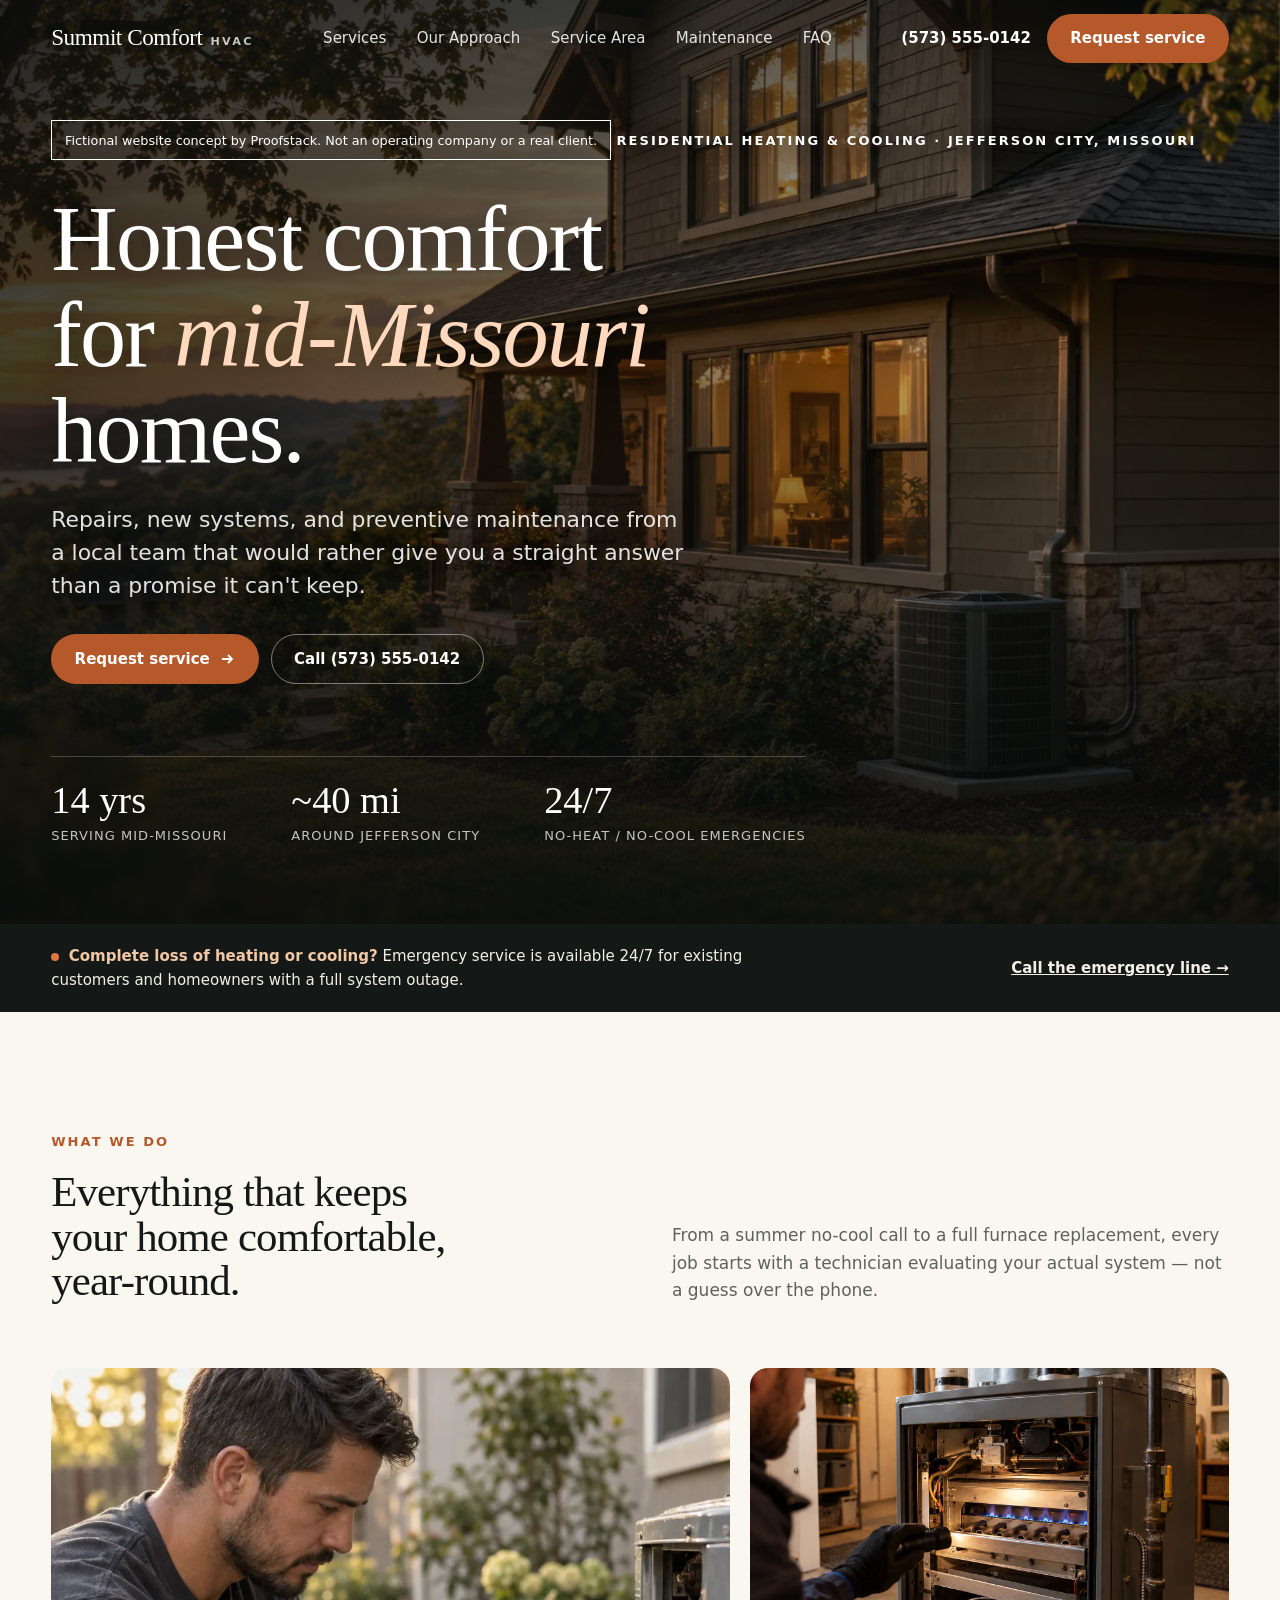
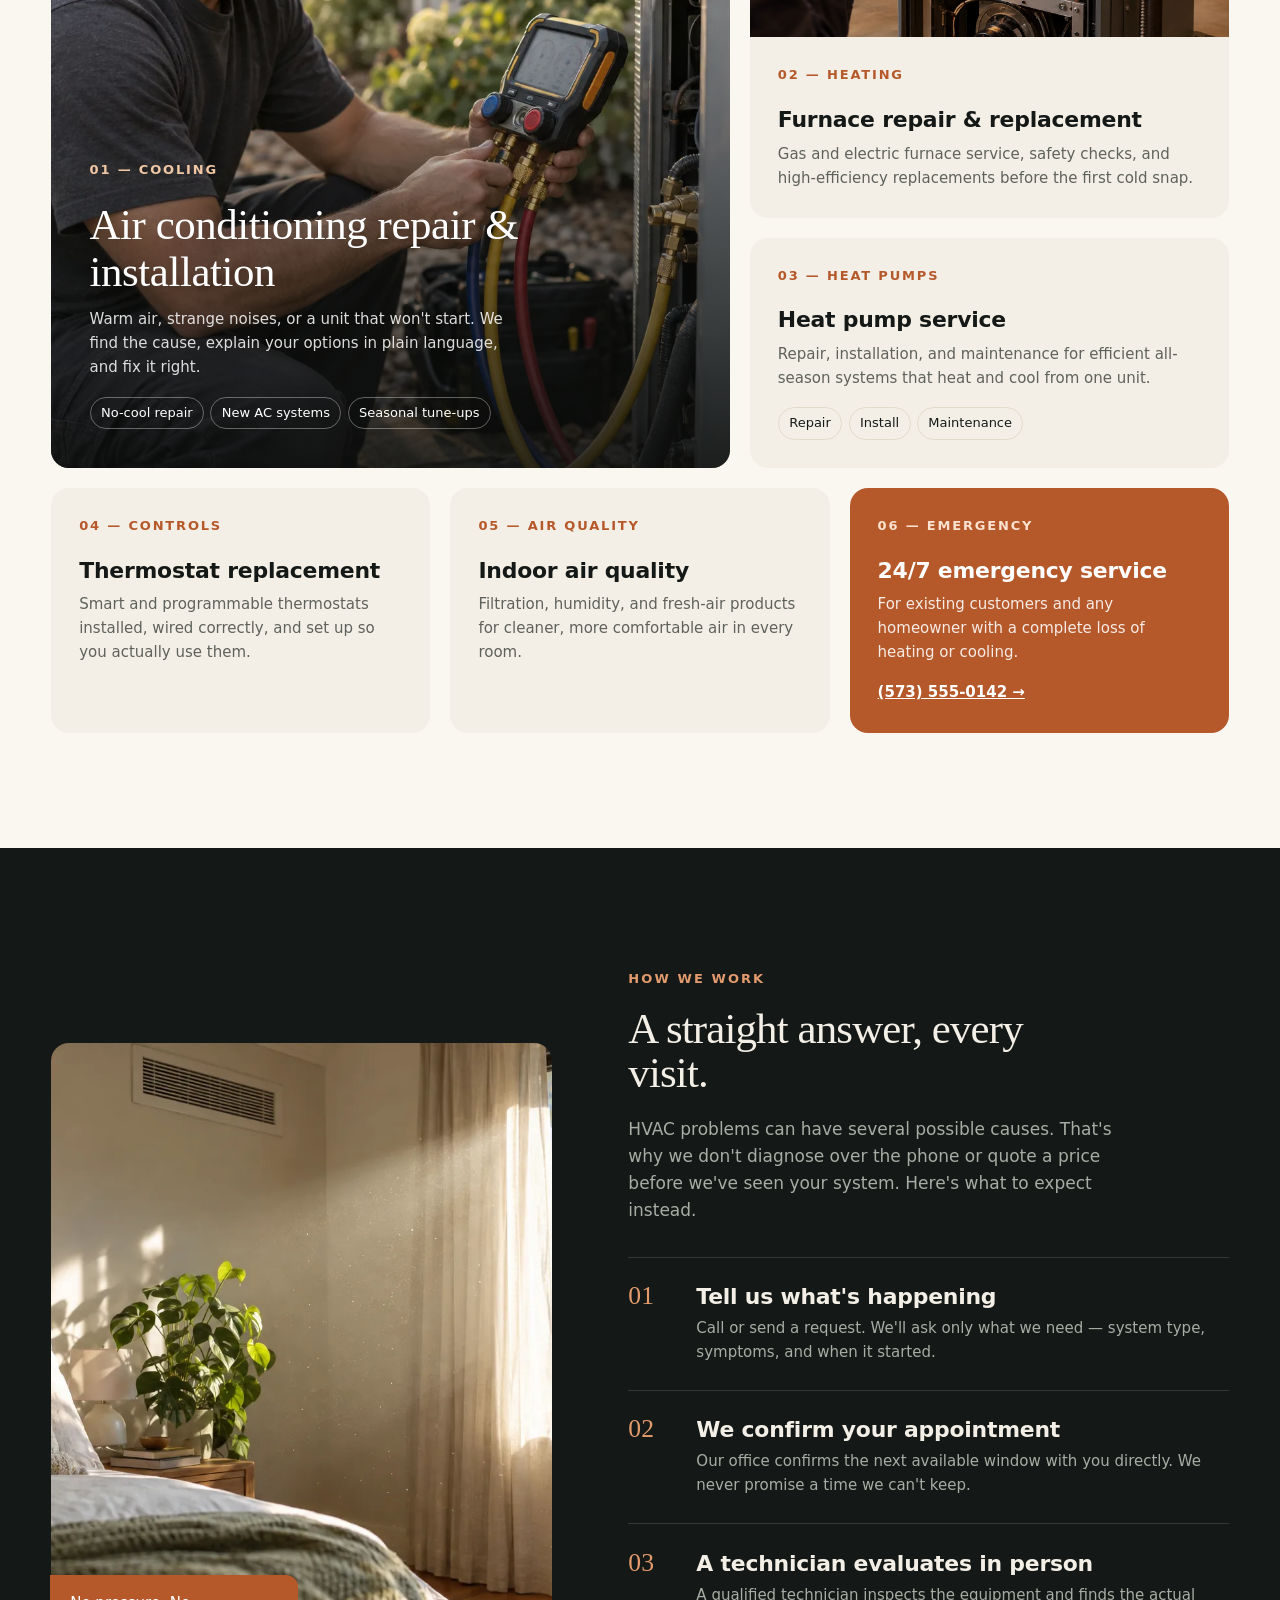
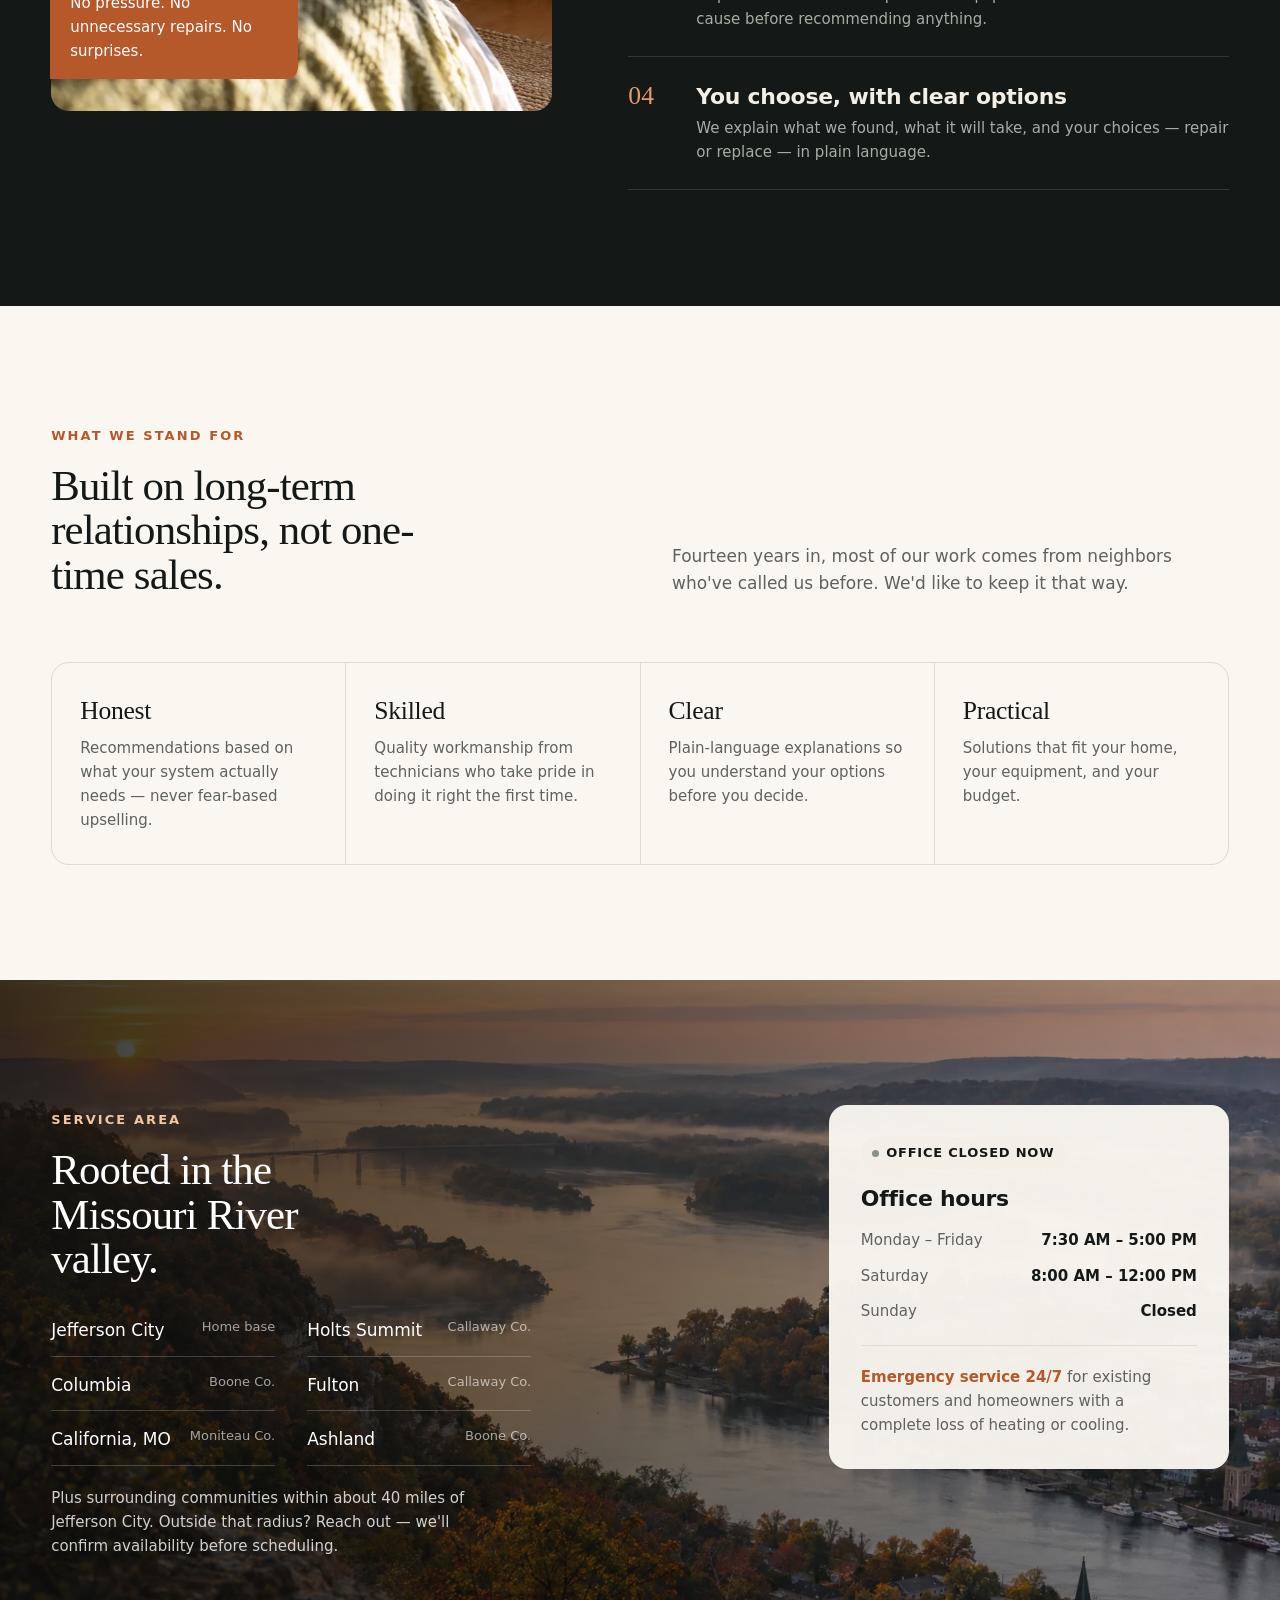
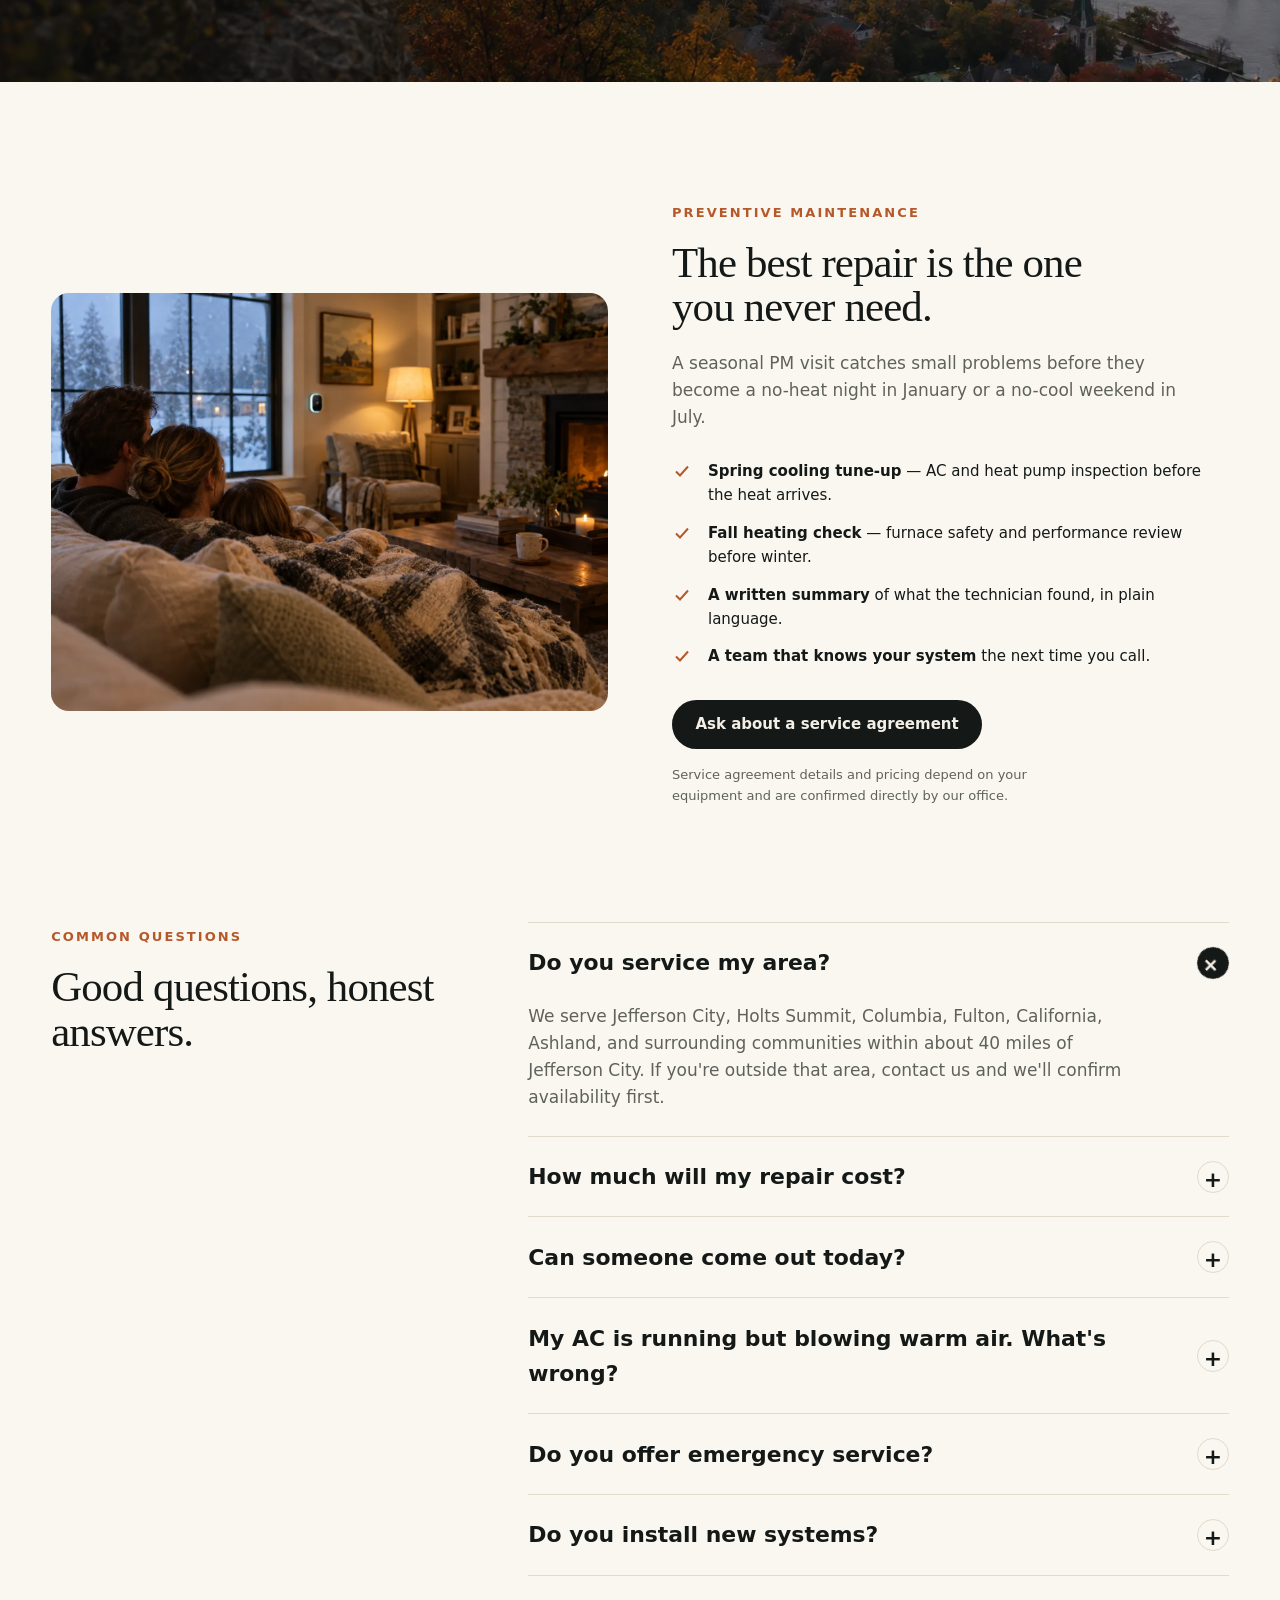
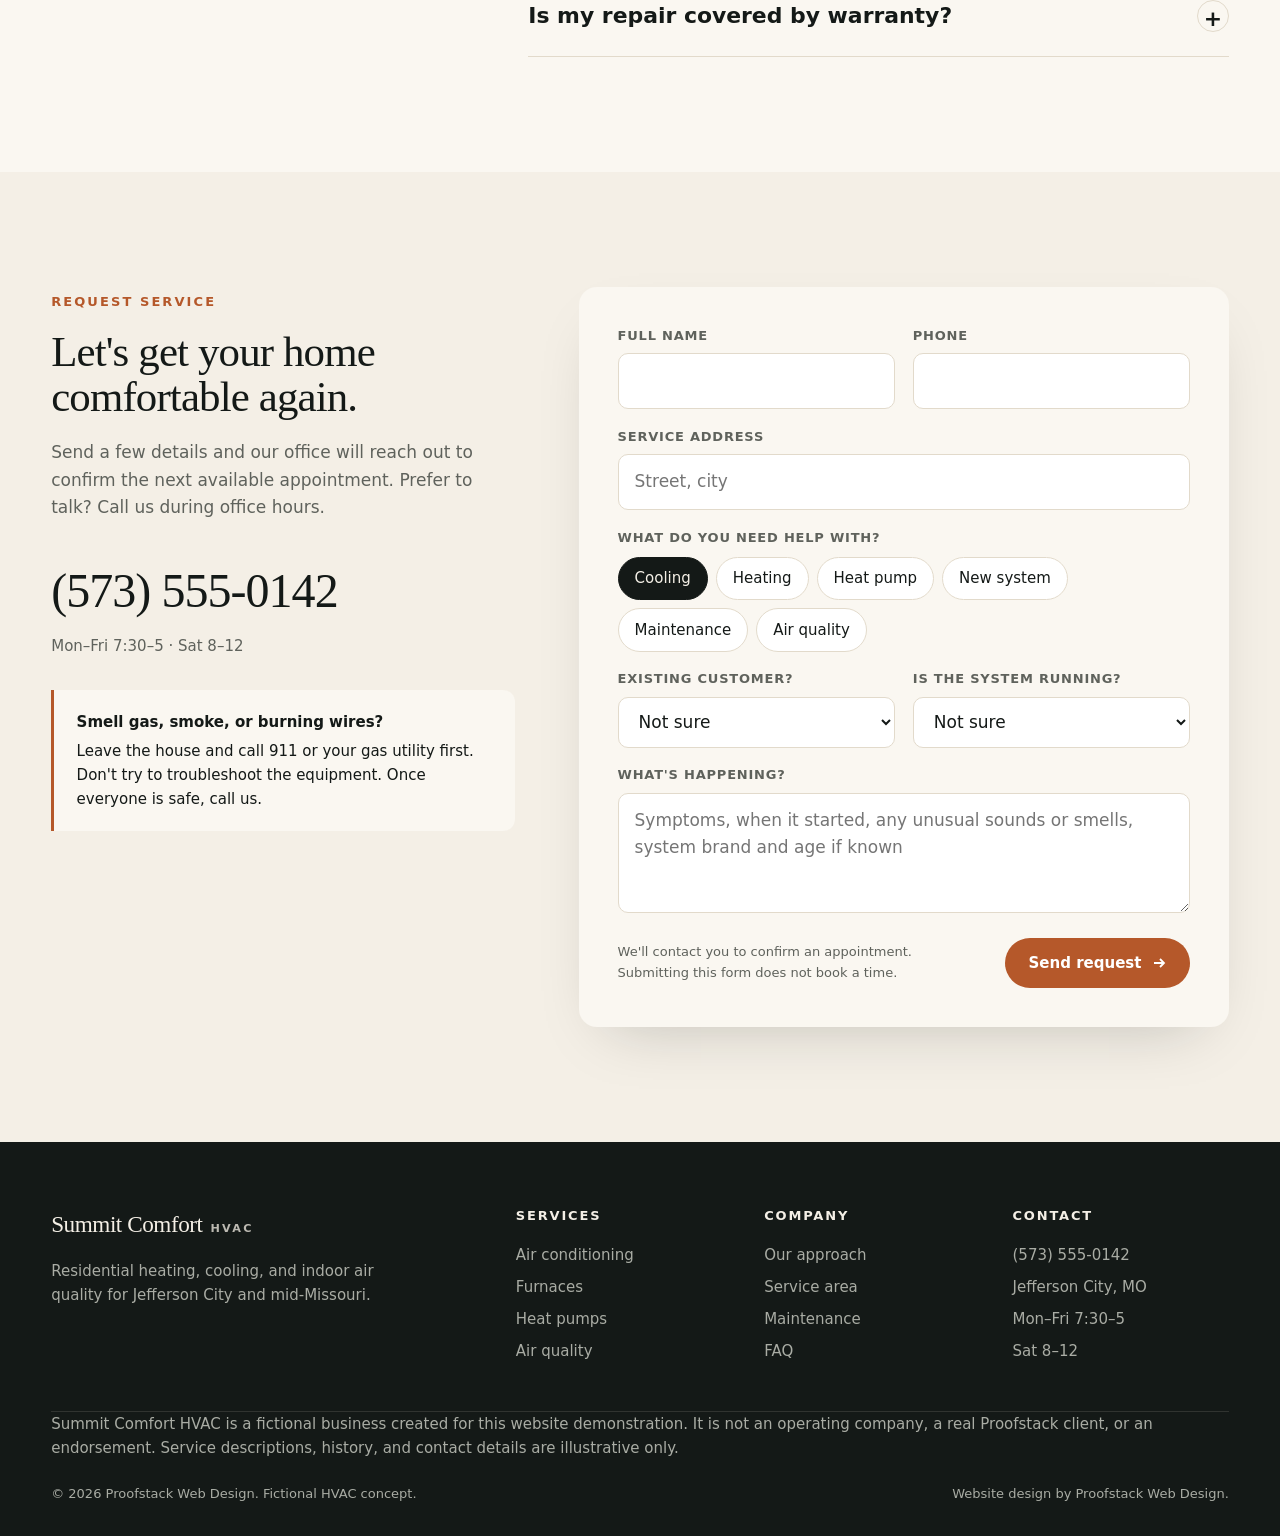
==== commit 3f9e3cf3: "Replace hero with autoplaying trades reel and mark Summit fictional" ====
--- a/demos/summit-comfort-hvac/index.html
+++ b/demos/summit-comfort-hvac/index.html
@@ -3,15 +3,16 @@
 <head>
 <meta charset="utf-8">
 <meta name="viewport" content="width=device-width, initial-scale=1">
-<title>Summit Comfort HVAC — Heating & Cooling for Jefferson City and Mid-Missouri</title>
-<meta name="description" content="Summit Comfort HVAC provides honest residential heating, cooling, heat pump, and indoor air quality service across Jefferson City, Columbia, Fulton, and mid-Missouri.">
-<meta property="og:title" content="Summit Comfort HVAC">
-<meta property="og:description" content="Honest heating and cooling service for mid-Missouri homes. 14 years serving Jefferson City and surrounding communities.">
+<title>Summit Comfort HVAC | Fictional Website Concept by Proofstack</title>
+<meta name="description" content="A fictional HVAC website concept by Proofstack Web Design. Summit Comfort HVAC is not an operating company or a real client. No services are offered through this demonstration.">
+<meta name="robots" content="noindex,nofollow">
+<meta property="og:title" content="Summit Comfort HVAC | Fictional Website Concept">
+<meta property="og:description" content="Interactive fictional HVAC website concept by Proofstack Web Design, not an operating business or client endorsement.">
 <meta property="og:image" content="img/hero.webp">
 <link rel="preload" as="image" href="img/hero.webp">
 <link href="https://api.fontshare.com/v2/css?f[]=zodiak@400,500,700&f[]=satoshi@400,500,700&display=swap" rel="stylesheet">
 <script type="application/ld+json">
-{"@context":"https://schema.org","@type":"HVACBusiness","name":"Summit Comfort HVAC","address":{"@type":"PostalAddress","addressLocality":"Jefferson City","addressRegion":"MO","addressCountry":"US"},"telephone":"+1-573-555-0142","areaServed":["Jefferson City","Holts Summit","Columbia","Fulton","California, MO","Ashland"],"openingHours":["Mo-Fr 07:30-17:00","Sa 08:00-12:00"]}
+{"@context":"https://schema.org","@type":"WebPage","name":"Summit Comfort HVAC: Fictional Website Concept","description":"A fictional website demonstration by Proofstack Web Design, not an operating company or a real client."}
 </script>
 <style>
 :root{
@@ -239,6 +240,7 @@
 .rv{opacity:0;transform:translateY(24px);transition:opacity .9s var(--ease),transform .9s var(--ease)}
 .rv.in{opacity:1;transform:none}
 .no-js .rv{opacity:1;transform:none}
+.concept-notice{display:inline-block;margin:0 0 1rem;padding:.6rem .8rem;border:1px solid currentColor;font-size:.8rem;line-height:1.5;color:inherit}
 @media(prefers-reduced-motion:reduce){*{animation:none!important;transition:none!important}.rv{opacity:1;transform:none}html{scroll-behavior:auto}}
 .mob-call{display:none}
 @media(max-width:640px){.mob-call{transform:translateY(140%);transition:transform .4s var(--ease)}.mob-call.show{transform:none}.mob-call{display:flex;position:fixed;left:1rem;right:1rem;bottom:1rem;z-index:40;justify-content:center;box-shadow:0 12px 30px -10px rgba(0,0,0,.45)}footer{padding-bottom:6rem}}
@@ -273,6 +275,7 @@
 <section class="hero" style="padding:0">
   <img src="img/hero.webp" alt="Craftsman home at sunset with a neatly installed outdoor air conditioning unit and the Missouri River valley beyond" fetchpriority="high">
   <div class="wrap">
+    <p class="concept-notice">Fictional website concept by Proofstack. Not an operating company or a real client.</p>
     <span class="eyebrow">Residential heating &amp; cooling · Jefferson City, Missouri</span>
     <h1>Honest comfort for <em>mid-Missouri</em> homes.</h1>
     <p class="lede">Repairs, new systems, and preventive maintenance from a local team that would rather give you a straight answer than a promise it can't keep.</p>
@@ -489,7 +492,7 @@
       <div class="done" role="status" aria-live="polite">
         <span class="eyebrow">Request received</span>
         <h3 style="margin-top:.75rem">Thanks<span id="who"></span> — we've got it.</h3>
-        <p>Our office will reach out to confirm the next available appointment. If you lose heating or cooling completely in the meantime, call <a href="tel:+15735550142"><b>(573) 555-0142</b></a>.</p>
+        <p>This fictional demo has not sent or stored a request. No appointment has been booked, and no company will contact you.</p>
       </div>
     </form>
   </div>
@@ -504,7 +507,8 @@
       <div><h4>Company</h4><ul><li><a href="#approach">Our approach</a></li><li><a href="#area">Service area</a></li><li><a href="#maintenance">Maintenance</a></li><li><a href="#faq">FAQ</a></li></ul></div>
       <div><h4>Contact</h4><ul><li><a href="tel:+15735550142">(573) 555-0142</a></li><li>Jefferson City, MO</li><li>Mon–Fri 7:30–5</li><li>Sat 8–12</li></ul></div>
     </div>
-    <div class="legal"><span>© <span id="yr">2026</span> Summit Comfort HVAC. Jefferson City, Missouri.</span><span>Website design by Proofstack Web Design.</span></div>
+    <p>Summit Comfort HVAC is a fictional business created for this website demonstration. It is not an operating company, a real Proofstack client, or an endorsement. Service descriptions, history, and contact details are illustrative only.</p>
+    <div class="legal"><span>© <span id="yr">2026</span> Proofstack Web Design. Fictional HVAC concept.</span><span>Website design by Proofstack Web Design.</span></div>
   </div>
 </footer>
 <a class="btn btn-copper mob-call" href="tel:+15735550142">Call (573) 555-0142</a>
